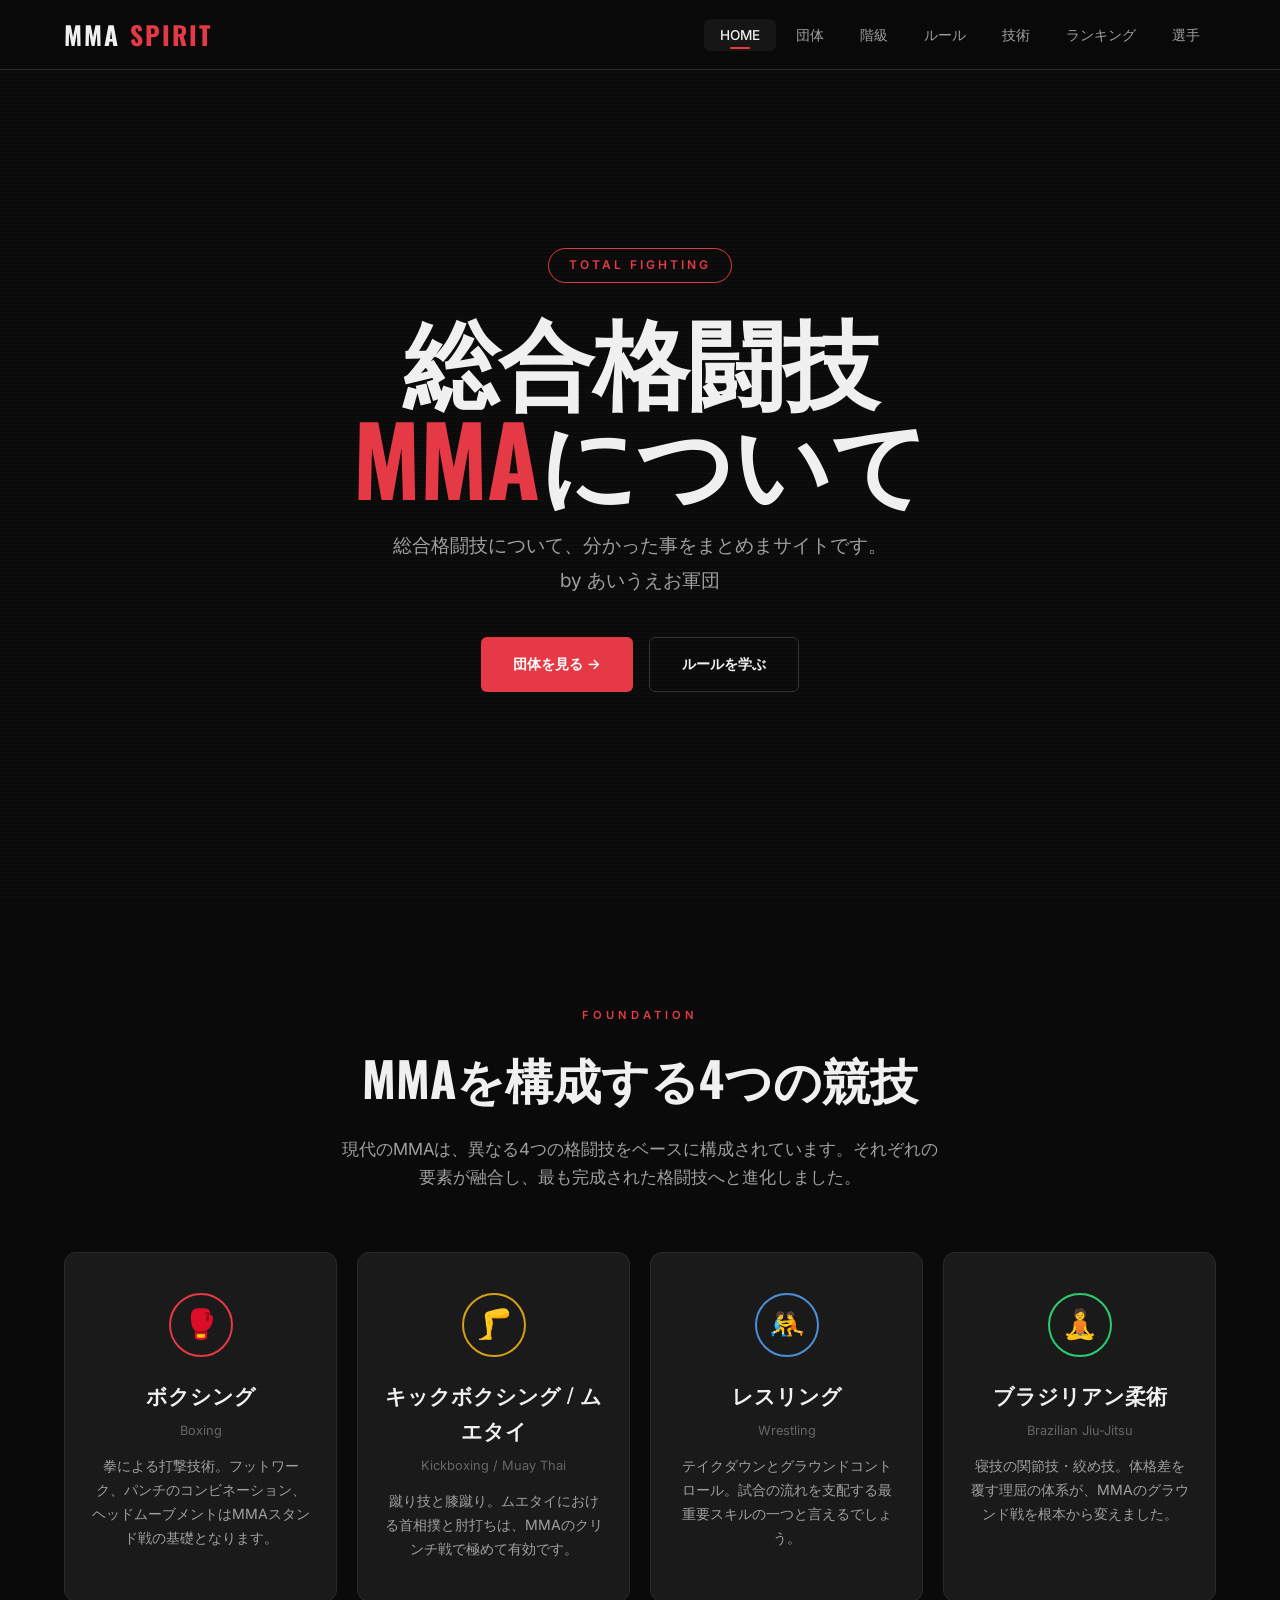
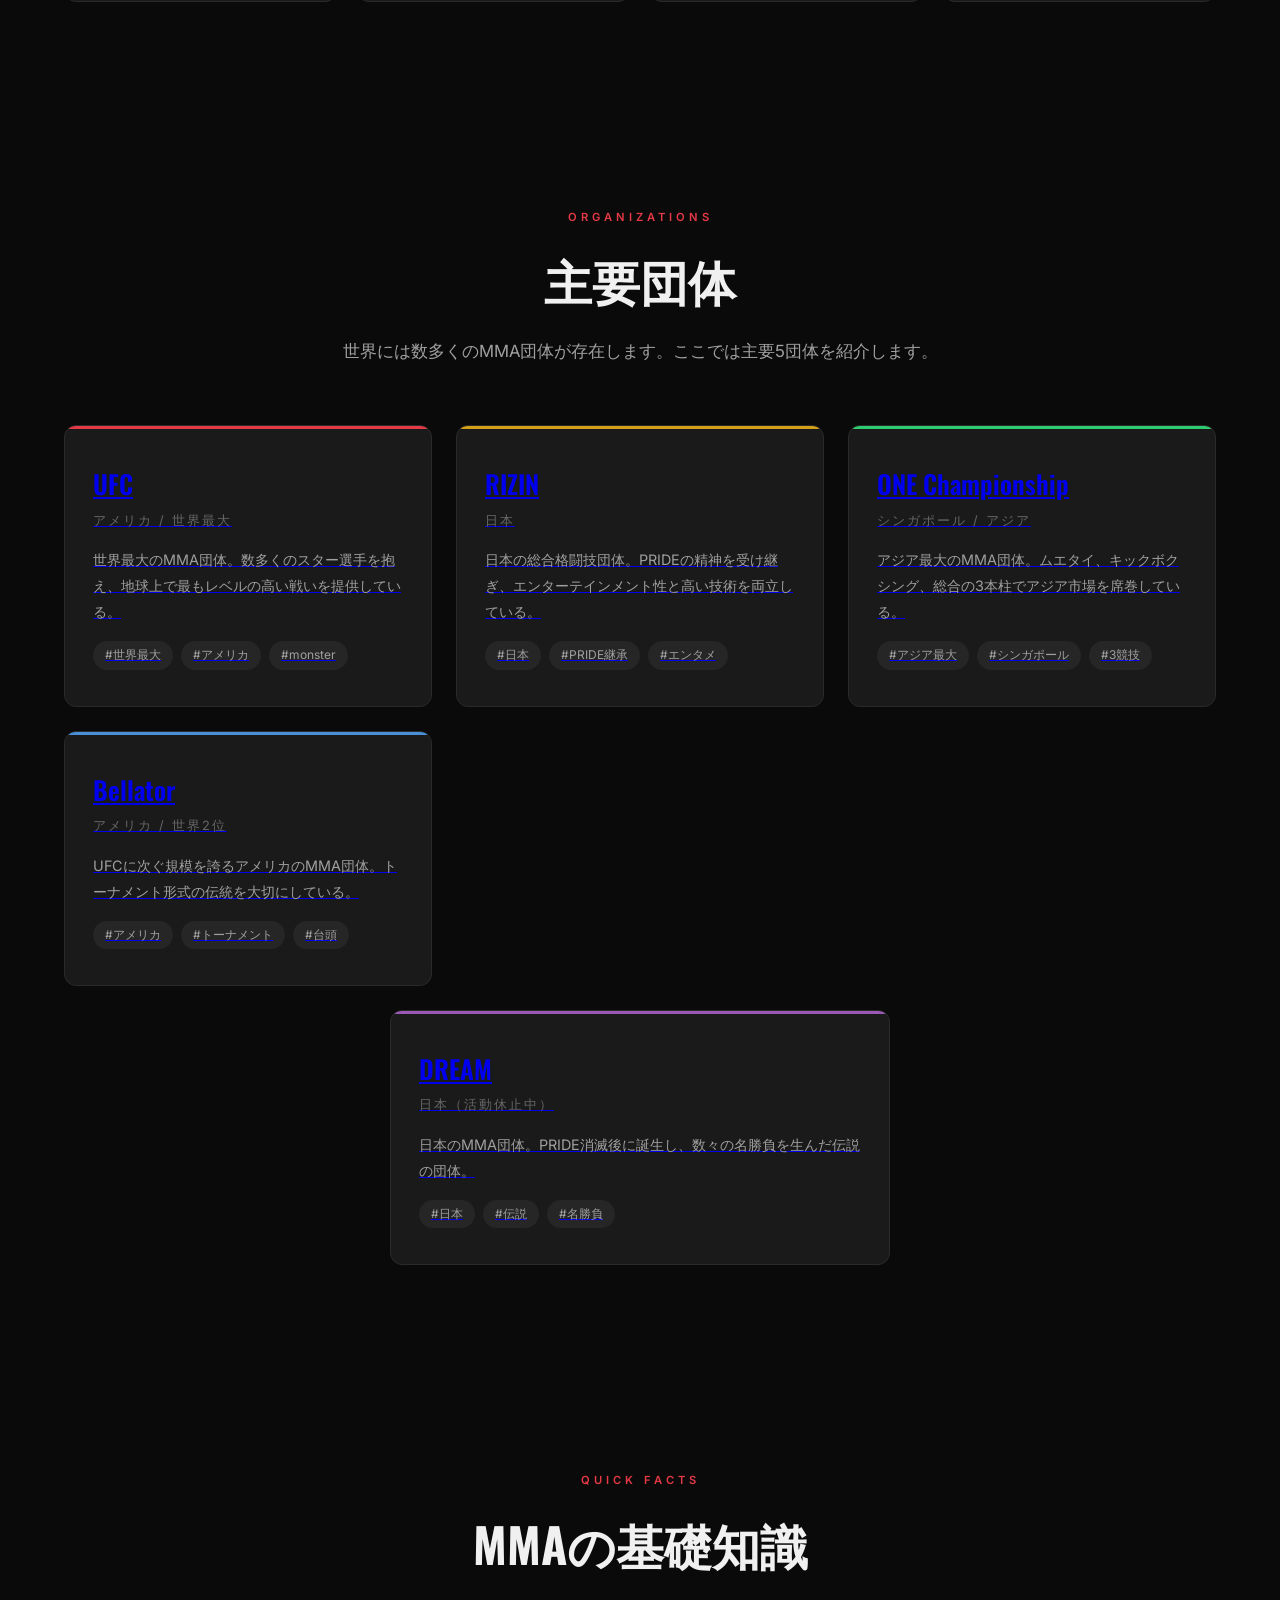
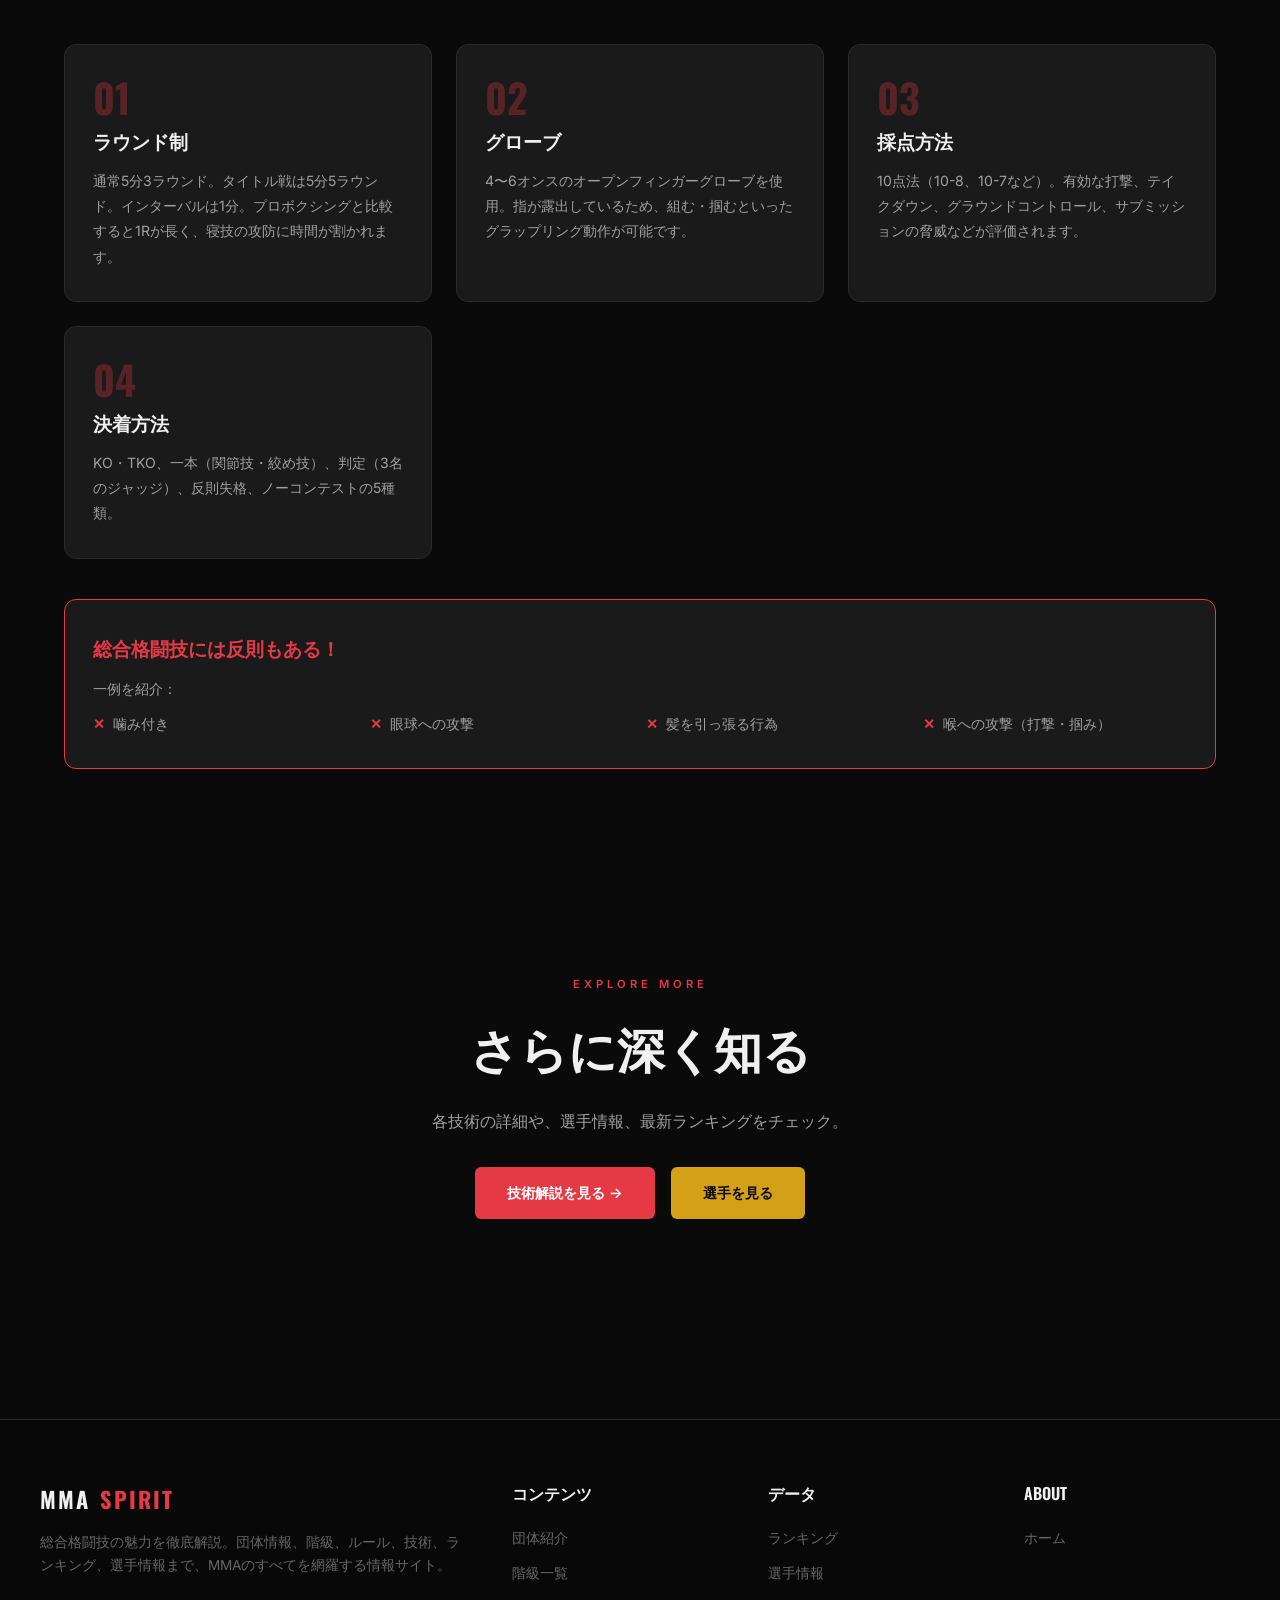
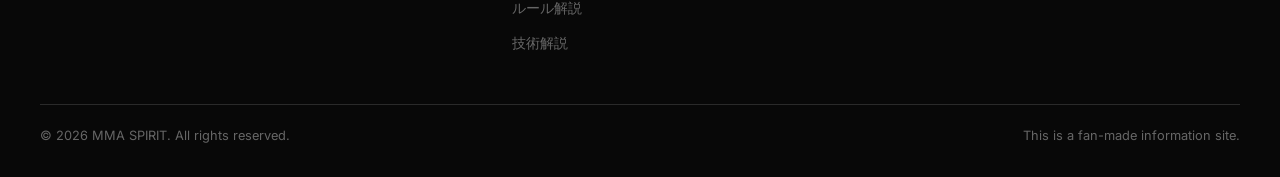
==== index.html @ 9ae22273 "chore: 微調整" ====
<!DOCTYPE html>
<html lang="ja">
<head>
  <meta charset="UTF-8">
  <meta name="viewport" content="width=device-width, initial-scale=1.0">
  <title>総合格闘技 解説サイト</title>
  <link rel="icon" type="image/svg+xml" href="data:image/svg+xml,<svg xmlns='http://www.w3.org/2000/svg' viewBox='0 0 100 100'><text y='.9em' font-size='90'>🥊</text></svg>">
  <link rel="stylesheet" href="css/style.css">
</head>
<body>

  <!-- Navigation -->
  <nav class="nav">
    <div class="nav-inner">
      <a href="index.html" class="nav-logo">MMA<span>SPIRIT</span></a>
      <ul class="nav-links">
        <li><a href="index.html" class="active">HOME</a></li>
        <li><a href="organizations.html">団体</a></li>
        <li><a href="weight-classes.html">階級</a></li>
        <li><a href="rules.html">ルール</a></li>
        <li><a href="techniques.html">技術</a></li>
        <li><a href="rankings.html">ランキング</a></li>
        <li><a href="fighters.html">選手</a></li>
      </ul>
      <button class="nav-toggle" aria-label="メニュー">
        <span></span><span></span><span></span>
      </button>
    </div>
  </nav>

  <!-- Hero -->
  <section class="hero">
    <div class="hero-bg"></div>
    <div class="hero-overlay"></div>
    <div class="hero-content">
      <div class="hero-badge">Total Fighting</div>
      <h1 class="hero-title">
        総合格闘技<br>
        <span class="highlight">MMA</span>について
      </h1>
      <p class="hero-sub">
        総合格闘技について、分かった事をまとめまサイトです。<br>
        by あいうえお軍団
      </p>
      <div class="hero-actions">
        <a href="organizations.html" class="btn btn-primary">団体を見る →</a>
        <a href="rules.html" class="btn btn-secondary">ルールを学ぶ</a>
      </div>
    </div>
  </section>

  <!-- Base Disciplines -->
  <section class="section">
    <div class="section-header fade-in">
      <div class="section-label">Foundation</div>
      <h2 class="section-title">MMAを構成する4つの競技</h2>
      <p class="section-desc">現代のMMAは、異なる4つの格闘技をベースに構成されています。それぞれの要素が融合し、最も完成された格闘技へと進化しました。</p>
    </div>

    <div class="disciplines-grid">
      <div class="discipline-card fade-in">
        <div class="discipline-icon" style="border-color:#e63946;">🥊</div>
        <h3 class="discipline-name">ボクシング</h3>
        <div class="discipline-sub">Boxing</div>
        <p class="discipline-desc">拳による打撃技術。フットワーク、パンチのコンビネーション、ヘッドムーブメントはMMAスタンド戦の基礎となります。</p>
      </div>

      <div class="discipline-card fade-in">
        <div class="discipline-icon" style="border-color:#d4a017;">🦵</div>
        <h3 class="discipline-name">キックボクシング / ムエタイ</h3>
        <div class="discipline-sub">Kickboxing / Muay Thai</div>
        <p class="discipline-desc">蹴り技と膝蹴り。ムエタイにおける首相撲と肘打ちは、MMAのクリンチ戦で極めて有効です。</p>
      </div>

      <div class="discipline-card fade-in">
        <div class="discipline-icon" style="border-color:#4a90d9;">🤼</div>
        <h3 class="discipline-name">レスリング</h3>
        <div class="discipline-sub">Wrestling</div>
        <p class="discipline-desc">テイクダウンとグラウンドコントロール。試合の流れを支配する最重要スキルの一つと言えるでしょう。</p>
      </div>

      <div class="discipline-card fade-in">
        <div class="discipline-icon" style="border-color:#2ecc71;">🧘</div>
        <h3 class="discipline-name">ブラジリアン柔術</h3>
        <div class="discipline-sub">Brazilian Jiu-Jitsu</div>
        <p class="discipline-desc">寝技の関節技・絞め技。体格差を覆す理屈の体系が、MMAのグラウンド戦を根本から変えました。</p>
      </div>
    </div>
  </section>

  <!-- Orgs Overview -->
  <section class="section">
    <div class="section-header fade-in">
      <div class="section-label">Organizations</div>
      <h2 class="section-title">主要団体</h2>
      <p class="section-desc">世界には数多くのMMA団体が存在します。ここでは主要5団体を紹介します。</p>
    </div>

    <div class="org-grid">
      <a href="organizations.html#ufc" class="org-card fade-in">
        <div class="org-color-bar" style="background:#e63946;"></div>
        <h3 class="org-name">UFC</h3>
        <div class="org-region">アメリカ / 世界最大</div>
        <p class="org-desc">世界最大のMMA団体。数多くのスター選手を抱え、地球上で最もレベルの高い戦いを提供している。</p>
        <div class="org-tags">
          <span class="org-tag">#世界最大</span>
          <span class="org-tag">#アメリカ</span>
          <span class="org-tag">#monster</span>
        </div>
      </a>

      <a href="organizations.html#rizin" class="org-card fade-in">
        <div class="org-color-bar" style="background:#d4a017;"></div>
        <h3 class="org-name">RIZIN</h3>
        <div class="org-region">日本</div>
        <p class="org-desc">日本の総合格闘技団体。PRIDEの精神を受け継ぎ、エンターテインメント性と高い技術を両立している。</p>
        <div class="org-tags">
          <span class="org-tag">#日本</span>
          <span class="org-tag">#PRIDE継承</span>
          <span class="org-tag">#エンタメ</span>
        </div>
      </a>

      <a href="organizations.html#one" class="org-card fade-in">
        <div class="org-color-bar" style="background:#2ecc71;"></div>
        <h3 class="org-name">ONE Championship</h3>
        <div class="org-region">シンガポール / アジア</div>
        <p class="org-desc">アジア最大のMMA団体。ムエタイ、キックボクシング、総合の3本柱でアジア市場を席巻している。</p>
        <div class="org-tags">
          <span class="org-tag">#アジア最大</span>
          <span class="org-tag">#シンガポール</span>
          <span class="org-tag">#3競技</span>
        </div>
      </a>

      <a href="organizations.html#bellator" class="org-card fade-in">
        <div class="org-color-bar" style="background:#4a90d9;"></div>
        <h3 class="org-name">Bellator</h3>
        <div class="org-region">アメリカ / 世界2位</div>
        <p class="org-desc">UFCに次ぐ規模を誇るアメリカのMMA団体。トーナメント形式の伝統を大切にしている。</p>
        <div class="org-tags">
          <span class="org-tag">#アメリカ</span>
          <span class="org-tag">#トーナメント</span>
          <span class="org-tag">#台頭</span>
        </div>
      </a>

      <a href="organizations.html#dream" class="org-card fade-in" style="grid-column: 1 / -1; max-width: 500px; margin: 0 auto; width: 100%;">
        <div class="org-color-bar" style="background:#9b59b6;"></div>
        <h3 class="org-name">DREAM</h3>
        <div class="org-region">日本（活動休止中）</div>
        <p class="org-desc">日本のMMA団体。PRIDE消滅後に誕生し、数々の名勝負を生んだ伝説の団体。</p>
        <div class="org-tags">
          <span class="org-tag">#日本</span>
          <span class="org-tag">#伝説</span>
          <span class="org-tag">#名勝負</span>
        </div>
      </a>
    </div>
  </section>

  <!-- Quick Facts -->
  <section class="section">
    <div class="section-header fade-in">
      <div class="section-label">Quick Facts</div>
      <h2 class="section-title">MMAの基礎知識</h2>
    </div>

    <div class="rules-grid">
      <div class="rule-card fade-in">
        <div class="rule-number">01</div>
        <h3 class="rule-title">ラウンド制</h3>
        <p class="rule-text">通常5分3ラウンド。タイトル戦は5分5ラウンド。インターバルは1分。プロボクシングと比較すると1Rが長く、寝技の攻防に時間が割かれます。</p>
      </div>

      <div class="rule-card fade-in">
        <div class="rule-number">02</div>
        <h3 class="rule-title">グローブ</h3>
        <p class="rule-text">4〜6オンスのオープンフィンガーグローブを使用。指が露出しているため、組む・掴むといったグラップリング動作が可能です。</p>
      </div>

      <div class="rule-card fade-in">
        <div class="rule-number">03</div>
        <h3 class="rule-title">採点方法</h3>
        <p class="rule-text">10点法（10-8、10-7など）。有効な打撃、テイクダウン、グラウンドコントロール、サブミッションの脅威などが評価されます。</p>
      </div>

      <div class="rule-card fade-in">
        <div class="rule-number">04</div>
        <h3 class="rule-title">決着方法</h3>
        <p class="rule-text">KO・TKO、一本（関節技・絞め技）、判定（3名のジャッジ）、反則失格、ノーコンテストの5種類。</p>
      </div>
    </div>

    <div class="rule-highlight fade-in">
      <div class="rule-highlight-title">総合格闘技には反則もある！</div>
      <p class="rule-text" style="margin-bottom: 10px">一例を紹介：</p>
      <ul>
        <li>噛み付き</li>
        <li>眼球への攻撃</li>
        <li>髪を引っ張る行為</li>
        <li>喉への攻撃（打撃・掴み）</li>
      </ul>
    </div>
  </section>

  <!-- CTA -->
  <section class="section" style="text-align:center; padding-bottom:120px;">
    <div class="fade-in">
      <div class="section-label">Explore More</div>
      <h2 class="section-title" style="margin-bottom:20px;">さらに深く知る</h2>
      <p style="color:var(--text-secondary); margin-bottom:32px; font-size:1rem;">
        各技術の詳細や、選手情報、最新ランキングをチェック。
      </p>
      <div class="hero-actions" style="justify-content:center;">
        <a href="techniques.html" class="btn btn-primary">技術解説を見る →</a>
        <a href="fighters.html" class="btn btn-gold">選手を見る</a>
      </div>
    </div>
  </section>

  <!-- Footer -->
  <footer class="footer">
    <div class="footer-inner">
      <div>
        <a href="index.html" class="nav-logo" style="font-size:1.4rem;">MMA<span>SPIRIT</span></a>
        <p class="footer-brand-desc">総合格闘技の魅力を徹底解説。団体情報、階級、ルール、技術、ランキング、選手情報まで、MMAのすべてを網羅する情報サイト。</p>
      </div>
      <div>
        <h4>コンテンツ</h4>
        <ul>
          <li><a href="organizations.html">団体紹介</a></li>
          <li><a href="weight-classes.html">階級一覧</a></li>
          <li><a href="rules.html">ルール解説</a></li>
          <li><a href="techniques.html">技術解説</a></li>
        </ul>
      </div>
      <div>
        <h4>データ</h4>
        <ul>
          <li><a href="rankings.html">ランキング</a></li>
          <li><a href="fighters.html">選手情報</a></li>
        </ul>
      </div>
      <div>
        <h4>ABOUT</h4>
        <ul>
          <li><a href="index.html">ホーム</a></li>
        </ul>
      </div>
    </div>
    <div class="footer-bottom">
      <span>&copy; 2026 MMA SPIRIT. All rights reserved.</span>
      <span>This is a fan-made information site.</span>
    </div>
  </footer>

  <script src="js/main.js"></script>
</body>
</html>
---- css/style.css ----
@import url('https://fonts.googleapis.com/css2?family=Oswald:wght@400;500;600;700&family=Inter:wght@300;400;500;600;700&display=swap');

:root {
  --bg-primary: #0a0a0a;
  --bg-secondary: #111111;
  --bg-card: #1a1a1a;
  --bg-card-hover: #222222;
  --border-color: #2a2a2a;
  --border-light: #333333;

  --red-primary: #e63946;
  --red-dark: #c1121f;
  --red-glow: rgba(230, 57, 70, 0.3);

  --gold-primary: #d4a017;
  --gold-light: #f0c040;
  --gold-glow: rgba(212, 160, 23, 0.3);

  --text-primary: #f0f0f0;
  --text-secondary: #a0a0a0;
  --text-muted: #666666;

  --font-heading: 'Oswald', sans-serif;
  --font-body: 'Inter', sans-serif;

  --nav-height: 70px;
  --max-width: 1200px;
  --radius-sm: 6px;
  --radius-md: 12px;
  --radius-lg: 20px;
}

*, *::before, *::after { margin: 0; padding: 0; box-sizing: border-box; }

html { scroll-behavior: smooth; }

body {
  font-family: var(--font-body);
  background: var(--bg-primary);
  color: var(--text-primary);
  line-height: 1.7;
  -webkit-font-smoothing: antialiased;
  overflow-x: hidden;
}

/* Scrollbar */
::-webkit-scrollbar { width: 8px; }
::-webkit-scrollbar-track { background: var(--bg-primary); }
::-webkit-scrollbar-thumb { background: #333; border-radius: 4px; }
::-webkit-scrollbar-thumb:hover { background: #555; }

/* Navigation */
.nav {
  position: fixed;
  top: 0; left: 0; right: 0;
  height: var(--nav-height);
  background: rgba(10, 10, 10, 0.95);
  backdrop-filter: blur(20px);
  -webkit-backdrop-filter: blur(20px);
  border-bottom: 1px solid var(--border-color);
  z-index: 1000;
  transition: transform 0.3s ease, background 0.3s ease;
}

.nav.hidden { transform: translateY(-100%); }

.nav-inner {
  max-width: var(--max-width);
  margin: 0 auto;
  padding: 0 24px;
  height: 100%;
  display: flex;
  align-items: center;
  justify-content: space-between;
}

.nav-logo {
  font-family: var(--font-heading);
  font-size: 1.6rem;
  font-weight: 700;
  text-decoration: none;
  color: var(--text-primary);
  letter-spacing: 2px;
  display: flex;
  align-items: center;
  gap: 10px;
}

.nav-logo span { color: var(--red-primary); }

.nav-links {
  display: flex;
  gap: 4px;
  list-style: none;
}

.nav-links a {
  color: var(--text-secondary);
  text-decoration: none;
  padding: 8px 16px;
  border-radius: var(--radius-sm);
  font-size: 0.85rem;
  font-weight: 500;
  transition: all 0.2s ease;
  position: relative;
}

.nav-links a:hover,
.nav-links a.active {
  color: var(--text-primary);
  background: rgba(255,255,255,0.05);
}

.nav-links a.active::after {
  content: '';
  position: absolute;
  bottom: 2px; left: 50%;
  transform: translateX(-50%);
  width: 20px;
  height: 2px;
  background: var(--red-primary);
  border-radius: 2px;
}

.nav-toggle {
  display: none;
  flex-direction: column;
  gap: 5px;
  cursor: pointer;
  background: none;
  border: none;
  padding: 4px;
}

.nav-toggle span {
  width: 24px;
  height: 2px;
  background: var(--text-primary);
  border-radius: 2px;
  transition: all 0.3s ease;
}

/* Hero Section */
.hero {
  min-height: 100vh;
  display: flex;
  align-items: center;
  justify-content: center;
  position: relative;
  overflow: hidden;
  padding: 120px 24px 80px;
}

.hero-bg {
  position: absolute;
  inset: 0;
  background:
    linear-gradient(135deg, rgba(10,10,10,0.85) 0%, rgba(10,10,10,0.6) 50%, rgba(10,10,10,0.85) 100%),
    url('https://images.unsplash.com/photo-1549719386-74dfcbf7dbed?w=1920&q=80') center/cover no-repeat;
  z-index: 0;
}

.hero-bg::after {
  content: '';
  position: absolute;
  inset: 0;
  background: radial-gradient(ellipse at center, transparent 0%, var(--bg-primary) 100%);
}

.hero-overlay {
  position: absolute;
  inset: 0;
  background: repeating-linear-gradient(
    0deg,
    transparent,
    transparent 2px,
    rgba(255,255,255,0.015) 2px,
    rgba(255,255,255,0.015) 4px
  );
  z-index: 1;
}

.hero-content {
  position: relative;
  z-index: 2;
  text-align: center;
  max-width: 800px;
}

.hero-badge {
  display: inline-block;
  padding: 6px 20px;
  border: 1px solid var(--red-primary);
  border-radius: 50px;
  font-size: 0.75rem;
  font-weight: 600;
  letter-spacing: 3px;
  text-transform: uppercase;
  color: var(--red-primary);
  margin-bottom: 24px;
  animation: fadeInUp 0.8s ease forwards;
}

.hero-title {
  font-family: var(--font-heading);
  font-size: clamp(3rem, 8vw, 6rem);
  font-weight: 700;
  line-height: 1.05;
  margin-bottom: 20px;
  letter-spacing: -1px;
  animation: fadeInUp 0.8s ease 0.1s forwards;
  opacity: 0;
}

.hero-title .highlight { color: var(--red-primary); }
.hero-title .gold { color: var(--gold-primary); }

.hero-sub {
  font-size: clamp(1rem, 2vw, 1.2rem);
  color: var(--text-secondary);
  margin-bottom: 40px;
  line-height: 1.8;
  animation: fadeInUp 0.8s ease 0.2s forwards;
  opacity: 0;
}

.hero-actions {
  display: flex;
  gap: 16px;
  justify-content: center;
  flex-wrap: wrap;
  animation: fadeInUp 0.8s ease 0.3s forwards;
  opacity: 0;
}

/* Buttons */
.btn {
  display: inline-flex;
  align-items: center;
  gap: 8px;
  padding: 14px 32px;
  border-radius: var(--radius-sm);
  font-family: var(--font-body);
  font-size: 0.9rem;
  font-weight: 600;
  text-decoration: none;
  cursor: pointer;
  border: none;
  transition: all 0.3s ease;
  position: relative;
  overflow: hidden;
}

.btn-primary {
  background: var(--red-primary);
  color: #fff;
}

.btn-primary:hover {
  background: var(--red-dark);
  transform: translateY(-2px);
  box-shadow: 0 8px 30px var(--red-glow);
}

.btn-secondary {
  background: transparent;
  color: var(--text-primary);
  border: 1px solid var(--border-light);
}

.btn-secondary:hover {
  border-color: var(--text-primary);
  background: rgba(255,255,255,0.05);
  transform: translateY(-2px);
}

.btn-gold {
  background: var(--gold-primary);
  color: #0a0a0a;
}

.btn-gold:hover {
  background: var(--gold-light);
  transform: translateY(-2px);
  box-shadow: 0 8px 30px var(--gold-glow);
}

/* Section */
.section {
  padding: 100px 24px;
  max-width: var(--max-width);
  margin: 0 auto;
}

.section-header {
  text-align: center;
  margin-bottom: 60px;
}

.section-label {
  display: inline-block;
  font-size: 0.7rem;
  font-weight: 600;
  letter-spacing: 4px;
  text-transform: uppercase;
  color: var(--red-primary);
  margin-bottom: 12px;
}

.section-title {
  font-family: var(--font-heading);
  font-size: clamp(2rem, 4vw, 3rem);
  font-weight: 700;
  margin-bottom: 16px;
}

.section-desc {
  color: var(--text-secondary);
  font-size: 1.05rem;
  max-width: 600px;
  margin: 0 auto;
}

/* Base Disciplines Grid */
.disciplines-grid {
  display: grid;
  grid-template-columns: repeat(4, 1fr);
  gap: 20px;
}

.discipline-card {
  background: var(--bg-card);
  border: 1px solid var(--border-color);
  border-radius: var(--radius-md);
  padding: 40px 24px;
  text-align: center;
  transition: all 0.3s ease;
  position: relative;
  overflow: hidden;
}

.discipline-card::before {
  content: '';
  position: absolute;
  top: 0; left: 0; right: 0;
  height: 3px;
  background: var(--red-primary);
  transform: scaleX(0);
  transform-origin: left;
  transition: transform 0.3s ease;
}

.discipline-card:hover::before { transform: scaleX(1); }

.discipline-card:hover {
  background: var(--bg-card-hover);
  border-color: var(--border-light);
  transform: translateY(-4px);
}

.discipline-icon {
  width: 64px;
  height: 64px;
  margin: 0 auto 20px;
  border-radius: 50%;
  display: flex;
  align-items: center;
  justify-content: center;
  font-size: 1.8rem;
  border: 2px solid var(--border-color);
  transition: all 0.3s ease;
}

.discipline-card:hover .discipline-icon {
  border-color: var(--red-primary);
  background: var(--red-glow);
}

.discipline-name {
  font-family: var(--font-heading);
  font-size: 1.3rem;
  font-weight: 600;
  margin-bottom: 8px;
}

.discipline-sub {
  font-size: 0.8rem;
  color: var(--text-muted);
  margin-bottom: 12px;
}

.discipline-desc {
  font-size: 0.88rem;
  color: var(--text-secondary);
  line-height: 1.7;
}

/* Organization Cards */
.org-grid {
  display: grid;
  grid-template-columns: repeat(auto-fill, minmax(340px, 1fr));
  gap: 24px;
}

.org-card {
  background: var(--bg-card);
  border: 1px solid var(--border-color);
  border-radius: var(--radius-md);
  padding: 36px 28px;
  transition: all 0.3s ease;
  position: relative;
  overflow: hidden;
}

.org-card:hover {
  background: var(--bg-card-hover);
  border-color: var(--border-light);
  transform: translateY(-4px);
}

.org-card .org-color-bar {
  position: absolute;
  top: 0; left: 0; right: 0;
  height: 3px;
}

.org-name {
  font-family: var(--font-heading);
  font-size: 1.6rem;
  font-weight: 600;
  margin-bottom: 4px;
}

.org-region {
  font-size: 0.8rem;
  color: var(--text-muted);
  text-transform: uppercase;
  letter-spacing: 2px;
  margin-bottom: 16px;
}

.org-desc {
  font-size: 0.9rem;
  color: var(--text-secondary);
  line-height: 1.8;
  margin-bottom: 16px;
}

.org-tags {
  display: flex;
  flex-wrap: wrap;
  gap: 8px;
}

.org-tag {
  padding: 4px 12px;
  background: rgba(255,255,255,0.05);
  border-radius: 50px;
  font-size: 0.75rem;
  color: var(--text-secondary);
}

/* Weight Classes */
.weight-table-wrapper {
  overflow-x: auto;
  border-radius: var(--radius-md);
  border: 1px solid var(--border-color);
}

.weight-table {
  width: 100%;
  border-collapse: collapse;
  font-size: 0.9rem;
}

.weight-table thead {
  background: #151515;
}

.weight-table th {
  padding: 16px 20px;
  text-align: left;
  font-family: var(--font-heading);
  font-size: 0.85rem;
  font-weight: 600;
  letter-spacing: 1px;
  text-transform: uppercase;
  color: var(--text-secondary);
  border-bottom: 1px solid var(--border-color);
}

.weight-table td {
  padding: 14px 20px;
  border-bottom: 1px solid var(--border-color);
  color: var(--text-secondary);
}

.weight-table tbody tr:hover {
  background: rgba(255,255,255,0.02);
}

.weight-table .weight-class {
  color: var(--text-primary);
  font-weight: 600;
}

.weight-table .weight-limit {
  font-family: var(--font-heading);
  color: var(--gold-primary);
  font-size: 1rem;
}

.weight-category-label {
  font-family: var(--font-heading);
  font-size: 1.4rem;
  font-weight: 600;
  color: var(--red-primary);
  margin: 48px 0 20px;
  padding-bottom: 8px;
  border-bottom: 2px solid var(--border-color);
}

.weight-category-label:first-of-type { margin-top: 0; }

/* Rules page */
.rules-grid {
  display: grid;
  grid-template-columns: repeat(auto-fill, minmax(300px, 1fr));
  gap: 24px;
}

.rule-card {
  background: var(--bg-card);
  border: 1px solid var(--border-color);
  border-radius: var(--radius-md);
  padding: 32px 28px;
  transition: all 0.3s ease;
}

.rule-card:hover {
  border-color: var(--border-light);
  background: var(--bg-card-hover);
}

.rule-number {
  font-family: var(--font-heading);
  font-size: 2.5rem;
  font-weight: 700;
  color: var(--red-primary);
  opacity: 0.3;
  line-height: 1;
  margin-bottom: 8px;
}

.rule-title {
  font-family: var(--font-heading);
  font-size: 1.2rem;
  font-weight: 600;
  margin-bottom: 10px;
}

.rule-text {
  font-size: 0.88rem;
  color: var(--text-secondary);
  line-height: 1.8;
}

.rule-highlight {
  background: var(--bg-card);
  border: 1px solid var(--red-primary);
  border-radius: var(--radius-md);
  padding: 32px 28px;
  margin-top: 40px;
}

.rule-highlight-title {
  font-family: var(--font-heading);
  font-size: 1.2rem;
  font-weight: 600;
  color: var(--red-primary);
  margin-bottom: 12px;
}

.rule-highlight ul {
  list-style: none;
  display: grid;
  grid-template-columns: repeat(auto-fill, minmax(250px, 1fr));
  gap: 12px;
}

.rule-highlight li {
  color: var(--text-secondary);
  font-size: 0.9rem;
  padding-left: 20px;
  position: relative;
}

.rule-highlight li::before {
  content: '✕';
  position: absolute;
  left: 0;
  color: var(--red-primary);
  font-weight: 700;
}

/* Techniques */
.tech-grid {
  display: grid;
  grid-template-columns: repeat(2, 1fr);
  gap: 24px;
}

.tech-card {
  background: var(--bg-card);
  border: 1px solid var(--border-color);
  border-radius: var(--radius-md);
  overflow: hidden;
  transition: all 0.3s ease;
}

.tech-card:hover {
  border-color: var(--border-light);
  transform: translateY(-4px);
}

.tech-card-image {
  height: 200px;
  background-size: cover;
  background-position: center;
  position: relative;
}

.tech-card-image .tech-overlay {
  position: absolute;
  inset: 0;
  background: linear-gradient(to top, var(--bg-card) 0%, transparent 60%);
}

.tech-card-body {
  padding: 28px;
}

.tech-card-label {
  font-size: 0.7rem;
  font-weight: 600;
  letter-spacing: 3px;
  text-transform: uppercase;
  color: var(--red-primary);
  margin-bottom: 8px;
}

.tech-card-title {
  font-family: var(--font-heading);
  font-size: 1.4rem;
  font-weight: 600;
  margin-bottom: 12px;
}

.tech-card-desc {
  font-size: 0.88rem;
  color: var(--text-secondary);
  line-height: 1.8;
}

/* Rankings */
.rank-list {
  display: flex;
  flex-direction: column;
  gap: 8px;
}

.rank-item {
  display: flex;
  align-items: center;
  gap: 16px;
  padding: 16px 20px;
  background: var(--bg-card);
  border: 1px solid var(--border-color);
  border-radius: var(--radius-sm);
  transition: all 0.2s ease;
}

.rank-item:hover {
  background: var(--bg-card-hover);
  border-color: var(--border-light);
}

.rank-number {
  font-family: var(--font-heading);
  font-size: 1.2rem;
  font-weight: 700;
  color: var(--text-muted);
  width: 36px;
  text-align: center;
  flex-shrink: 0;
}

.rank-item:nth-child(1) .rank-number { color: var(--gold-primary); }
.rank-item:nth-child(2) .rank-number { color: #c0c0c0; }
.rank-item:nth-child(3) .rank-number { color: #cd7f32; }

.rank-info { flex: 1; }

.rank-name {
  font-weight: 600;
  color: var(--text-primary);
  font-size: 0.95rem;
}

.rank-detail {
  font-size: 0.8rem;
  color: var(--text-muted);
}

.rank-stat {
  font-family: var(--font-heading);
  color: var(--gold-primary);
  font-weight: 600;
  font-size: 0.9rem;
}

/* Fighter Cards */
.fighter-grid {
  display: grid;
  grid-template-columns: repeat(auto-fill, minmax(260px, 1fr));
  gap: 20px;
}

.fighter-card {
  background: var(--bg-card);
  border: 1px solid var(--border-color);
  border-radius: var(--radius-md);
  overflow: hidden;
  transition: all 0.3s ease;
}

.fighter-card:hover {
  transform: translateY(-4px);
  border-color: var(--border-light);
  box-shadow: 0 12px 40px rgba(0,0,0,0.4);
}

.fighter-image {
  height: 200px;
  background-size: cover;
  background-position: center top;
  position: relative;
}

.fighter-image .fighter-flag {
  position: absolute;
  top: 12px; right: 12px;
  padding: 4px 10px;
  background: rgba(0,0,0,0.7);
  border-radius: 4px;
  font-size: 0.7rem;
  font-weight: 600;
  color: var(--text-primary);
}

.fighter-body {
  padding: 20px;
}

.fighter-name {
  font-family: var(--font-heading);
  font-size: 1.2rem;
  font-weight: 600;
  margin-bottom: 2px;
}

.fighter-nickname {
  font-size: 0.8rem;
  color: var(--text-muted);
  font-style: italic;
  margin-bottom: 10px;
}

.fighter-stats {
  display: grid;
  grid-template-columns: 1fr 1fr;
  gap: 6px;
  margin-bottom: 12px;
}

.fighter-stat {
  font-size: 0.78rem;
  color: var(--text-secondary);
}

.fighter-stat span {
  color: var(--text-muted);
  display: block;
  font-size: 0.7rem;
  text-transform: uppercase;
  letter-spacing: 1px;
}

.fighter-record {
  font-family: var(--font-heading);
  font-size: 1.1rem;
  color: var(--gold-primary);
}

.fighter-style {
  display: inline-block;
  padding: 3px 10px;
  background: rgba(230,57,70,0.15);
  color: var(--red-primary);
  border-radius: 50px;
  font-size: 0.7rem;
  font-weight: 600;
}

/* Footer */
.footer {
  background: #080808;
  border-top: 1px solid var(--border-color);
  padding: 60px 24px 30px;
  margin-top: 80px;
}

.footer-inner {
  max-width: var(--max-width);
  margin: 0 auto;
  display: grid;
  grid-template-columns: 2fr 1fr 1fr 1fr;
  gap: 40px;
}

.footer-brand-desc {
  font-size: 0.85rem;
  color: var(--text-muted);
  line-height: 1.7;
  margin-top: 12px;
}

.footer h4 {
  font-family: var(--font-heading);
  font-size: 1rem;
  font-weight: 600;
  margin-bottom: 16px;
  color: var(--text-primary);
}

.footer ul { list-style: none; }

.footer ul li { margin-bottom: 8px; }

.footer ul a {
  color: var(--text-muted);
  text-decoration: none;
  font-size: 0.85rem;
  transition: color 0.2s ease;
}

.footer ul a:hover { color: var(--red-primary); }

.footer-bottom {
  max-width: var(--max-width);
  margin: 40px auto 0;
  padding-top: 20px;
  border-top: 1px solid var(--border-color);
  display: flex;
  justify-content: space-between;
  align-items: center;
  font-size: 0.8rem;
  color: var(--text-muted);
}

/* Animations */
@keyframes fadeInUp {
  from { opacity: 0; transform: translateY(30px); }
  to { opacity: 1; transform: translateY(0); }
}

@keyframes fadeIn {
  from { opacity: 0; }
  to { opacity: 1; }
}

.fade-in {
  opacity: 0;
  transform: translateY(30px);
  transition: all 0.6s ease;
}

.fade-in.visible {
  opacity: 1;
  transform: translateY(0);
}

/* Content Text Styles */
.content-section {
  max-width: 800px;
  margin: 0 auto;
}

.content-section h2 {
  font-family: var(--font-heading);
  font-size: 1.8rem;
  font-weight: 600;
  margin: 40px 0 16px;
}

.content-section h3 {
  font-family: var(--font-heading);
  font-size: 1.3rem;
  font-weight: 600;
  margin: 28px 0 12px;
  color: var(--gold-primary);
}

.content-section p {
  color: var(--text-secondary);
  font-size: 0.95rem;
  line-height: 1.9;
  margin-bottom: 16px;
}

.content-section ul, .content-section ol {
  color: var(--text-secondary);
  font-size: 0.95rem;
  line-height: 1.9;
  padding-left: 24px;
  margin-bottom: 16px;
}

.content-section li { margin-bottom: 8px; }

.content-section strong {
  color: var(--text-primary);
}

.info-box {
  background: var(--bg-card);
  border-left: 3px solid var(--red-primary);
  border-radius: 0 var(--radius-sm) var(--radius-sm) 0;
  padding: 20px 24px;
  margin: 24px 0;
}

.info-box-title {
  font-family: var(--font-heading);
  font-size: 1rem;
  font-weight: 600;
  color: var(--red-primary);
  margin-bottom: 8px;
}

.info-box p {
  margin-bottom: 0;
  font-size: 0.88rem;
}

/* Page Header (inner pages) */
.page-header {
  padding: 120px 24px 60px;
  text-align: center;
  position: relative;
  overflow: hidden;
}

.page-header-bg {
  position: absolute;
  inset: 0;
  background:
    linear-gradient(135deg, rgba(10,10,10,0.9) 0%, rgba(10,10,10,0.7) 100%),
    url('https://images.unsplash.com/photo-1574680099147-aa99eefb0b34?w=1920&q=80') center/cover no-repeat fixed;
  z-index: 0;
}

.page-header-bg::after {
  content: '';
  position: absolute;
  inset: 0;
  background: radial-gradient(ellipse at center, transparent 0%, var(--bg-primary) 100%);
}

.page-header-content {
  position: relative;
  z-index: 1;
}

.page-header-content .section-label { margin-bottom: 8px; }

.page-header-content h1 {
  font-family: var(--font-heading);
  font-size: clamp(2.5rem, 5vw, 4rem);
  font-weight: 700;
  line-height: 1.1;
}

/* Bottom nav */
.section-nav {
  display: flex;
  justify-content: center;
  gap: 12px;
  flex-wrap: wrap;
  margin-bottom: 48px;
}

.section-nav a {
  padding: 8px 20px;
  border: 1px solid var(--border-color);
  border-radius: 50px;
  color: var(--text-secondary);
  text-decoration: none;
  font-size: 0.85rem;
  font-weight: 500;
  transition: all 0.2s ease;
}

.section-nav a:hover,
.section-nav a.active {
  border-color: var(--red-primary);
  color: var(--red-primary);
  background: rgba(230,57,70,0.1);
}

/* Responsive */
@media (max-width: 1024px) {
  .disciplines-grid { grid-template-columns: repeat(2, 1fr); }
  .tech-grid { grid-template-columns: 1fr; }
  .footer-inner { grid-template-columns: 1fr 1fr; }
}

@media (max-width: 768px) {
  .nav-links {
    position: fixed;
    top: var(--nav-height);
    left: 0; right: 0;
    background: rgba(10,10,10,0.98);
    backdrop-filter: blur(20px);
    flex-direction: column;
    padding: 16px;
    gap: 4px;
    transform: translateY(-100%);
    opacity: 0;
    transition: all 0.3s ease;
    border-bottom: 1px solid var(--border-color);
    pointer-events: none;
  }

  .nav-links.open {
    transform: translateY(0);
    opacity: 1;
    pointer-events: auto;
  }

  .nav-links a { padding: 12px 16px; }

  .nav-toggle { display: flex; }

  .hero { min-height: 80vh; padding: 100px 20px 60px; }

  .section { padding: 60px 20px; }

  .disciplines-grid { grid-template-columns: 1fr 1fr; gap: 12px; }

  .org-grid,
  .fighter-grid { grid-template-columns: 1fr; }

  .rules-grid { grid-template-columns: 1fr; }

  .footer-inner { grid-template-columns: 1fr; gap: 30px; }

  .footer-bottom { flex-direction: column; gap: 8px; text-align: center; }

  .page-header { padding: 100px 20px 40px; }

  .discipline-card { padding: 28px 16px; }
}

@media (max-width: 480px) {
  .disciplines-grid { grid-template-columns: 1fr; }

  .hero-actions { flex-direction: column; align-items: center; }

  .btn { width: 100%; justify-content: center; }

  .rank-item { flex-wrap: wrap; }

  .weight-table { font-size: 0.8rem; }
  .weight-table th,
  .weight-table td { padding: 10px 12px; }
}
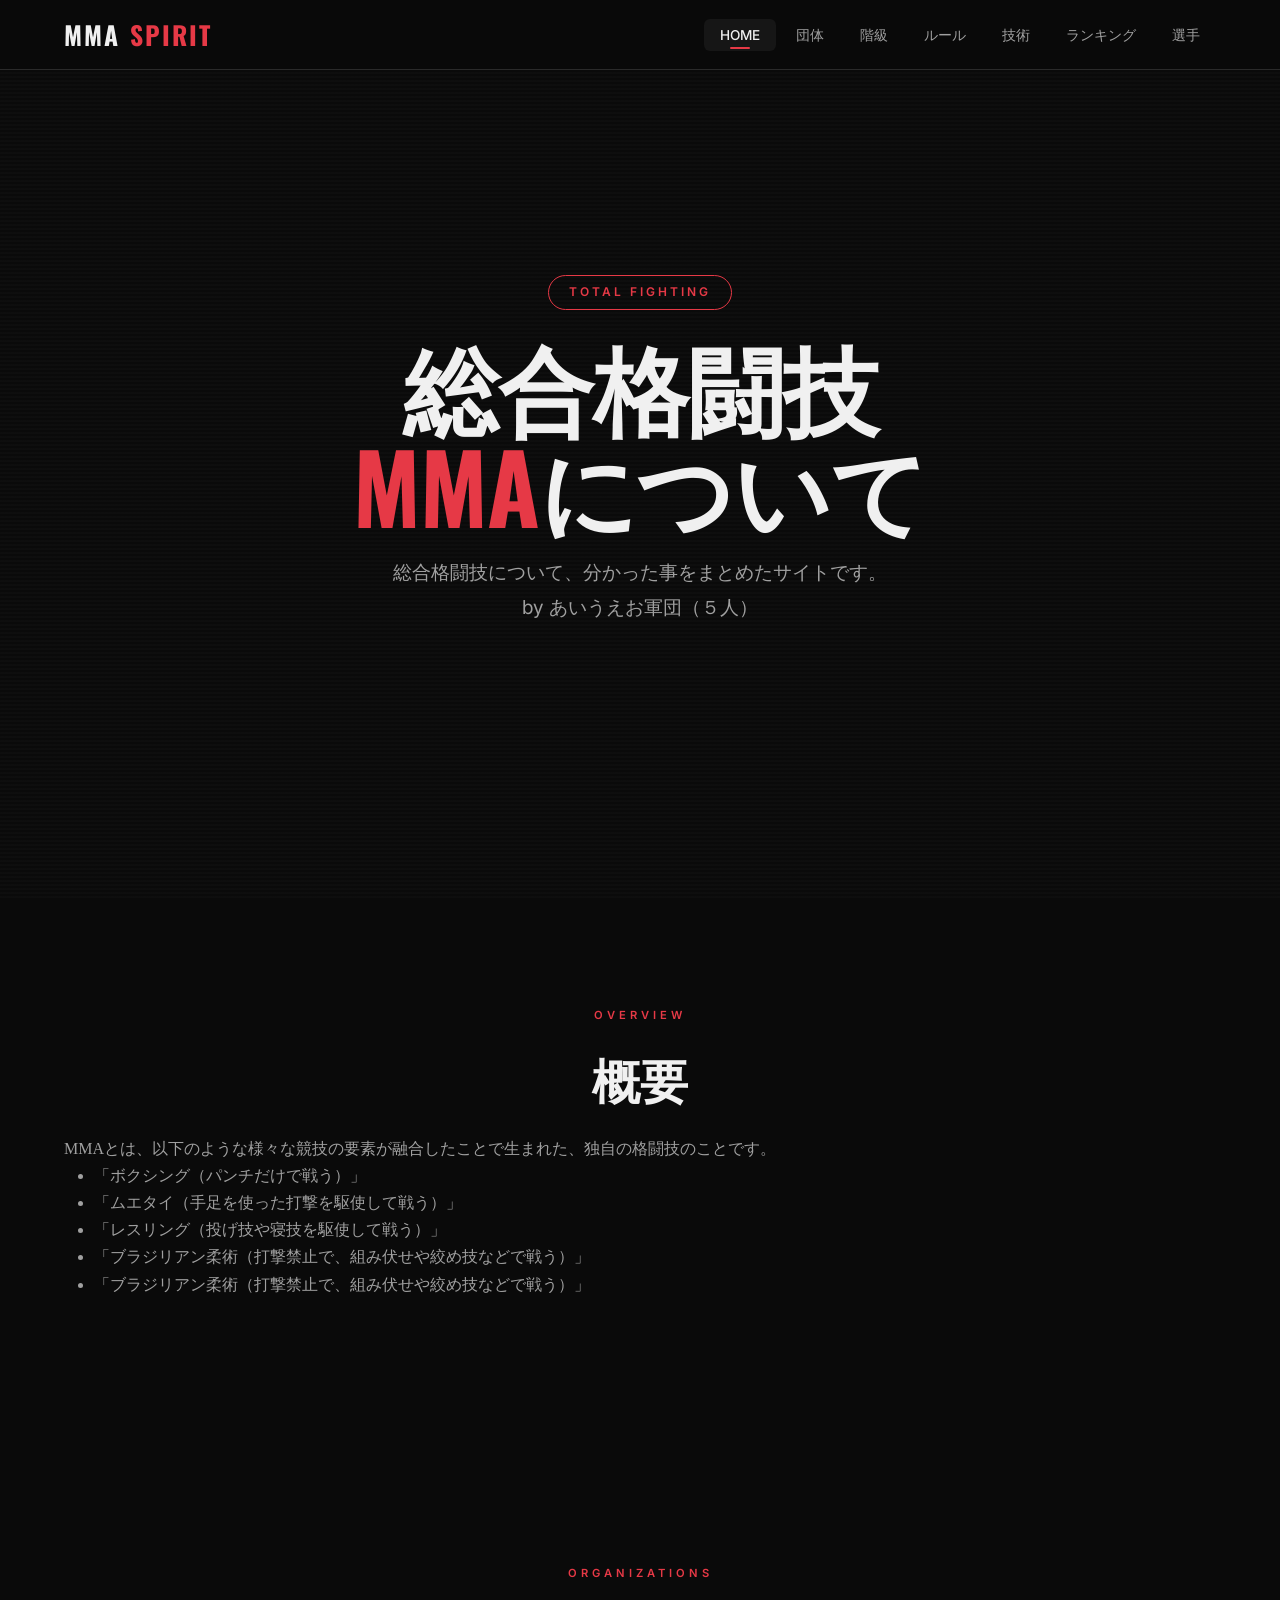
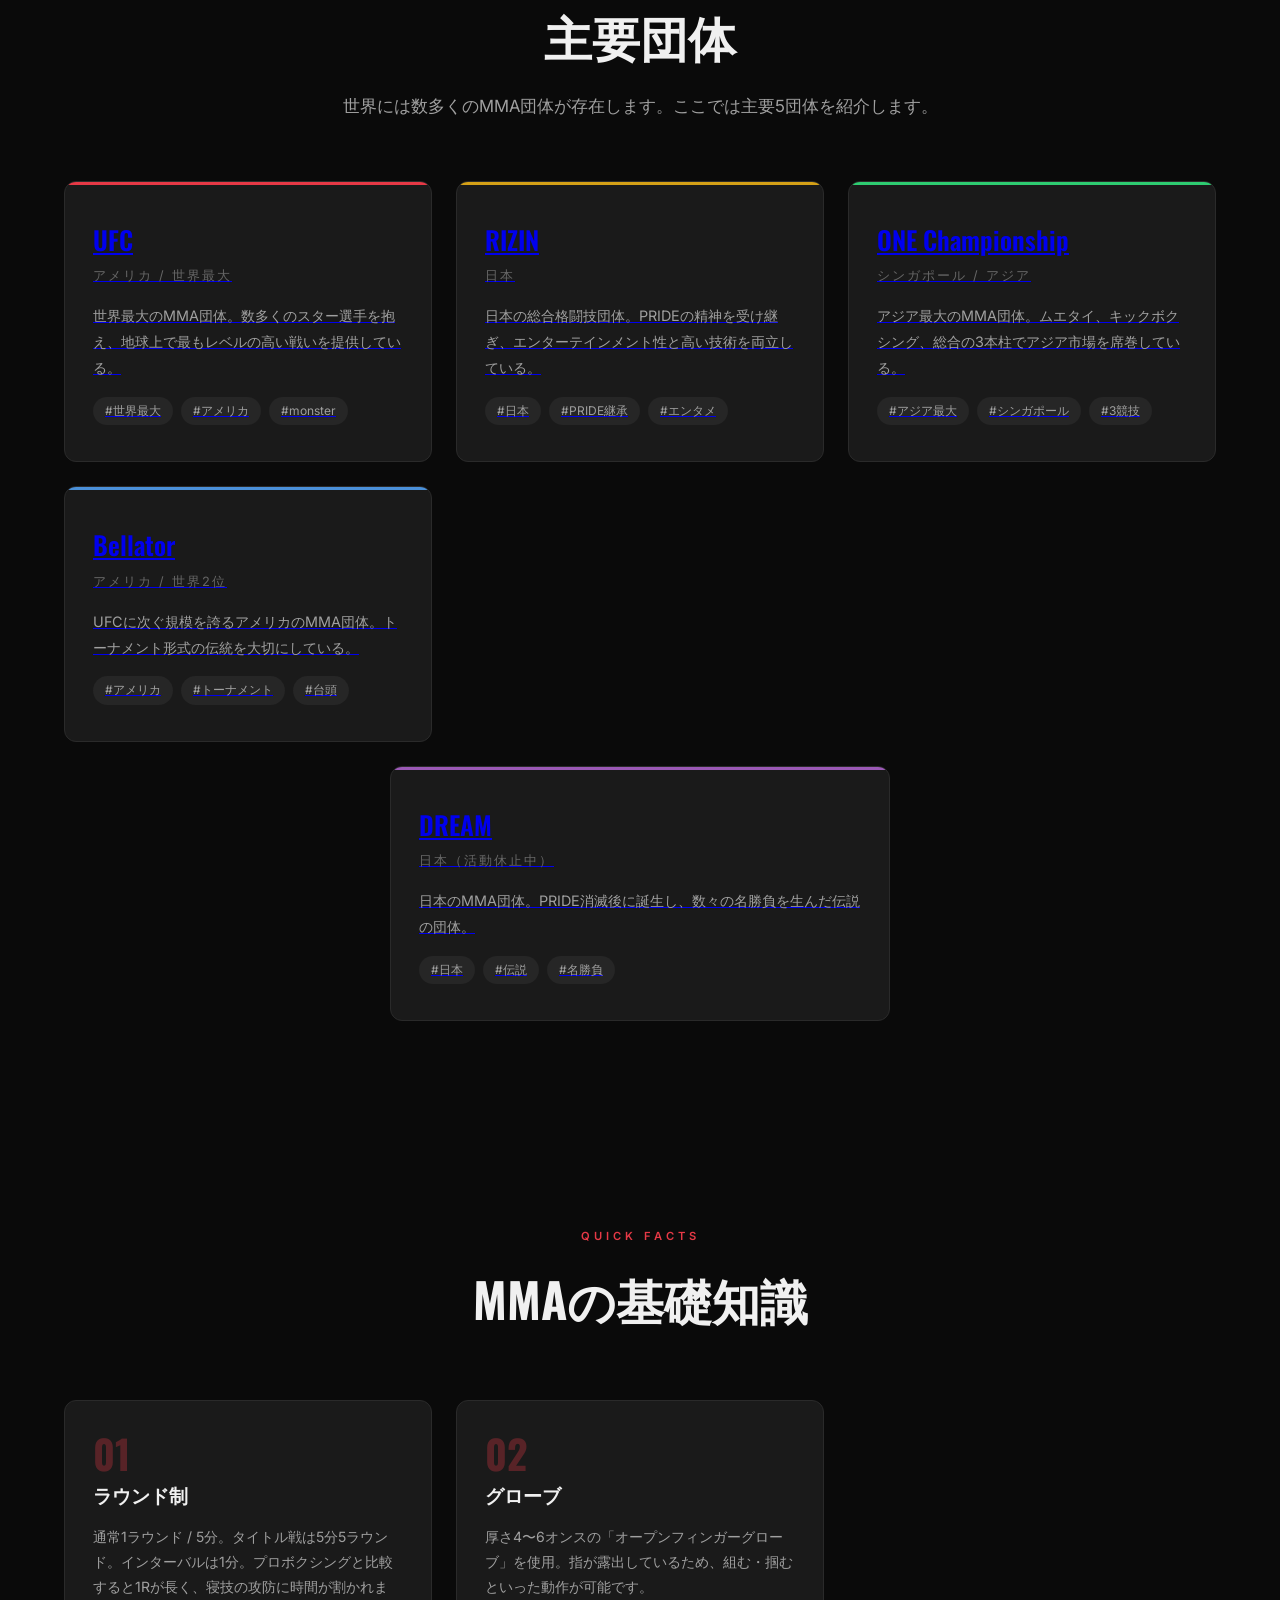
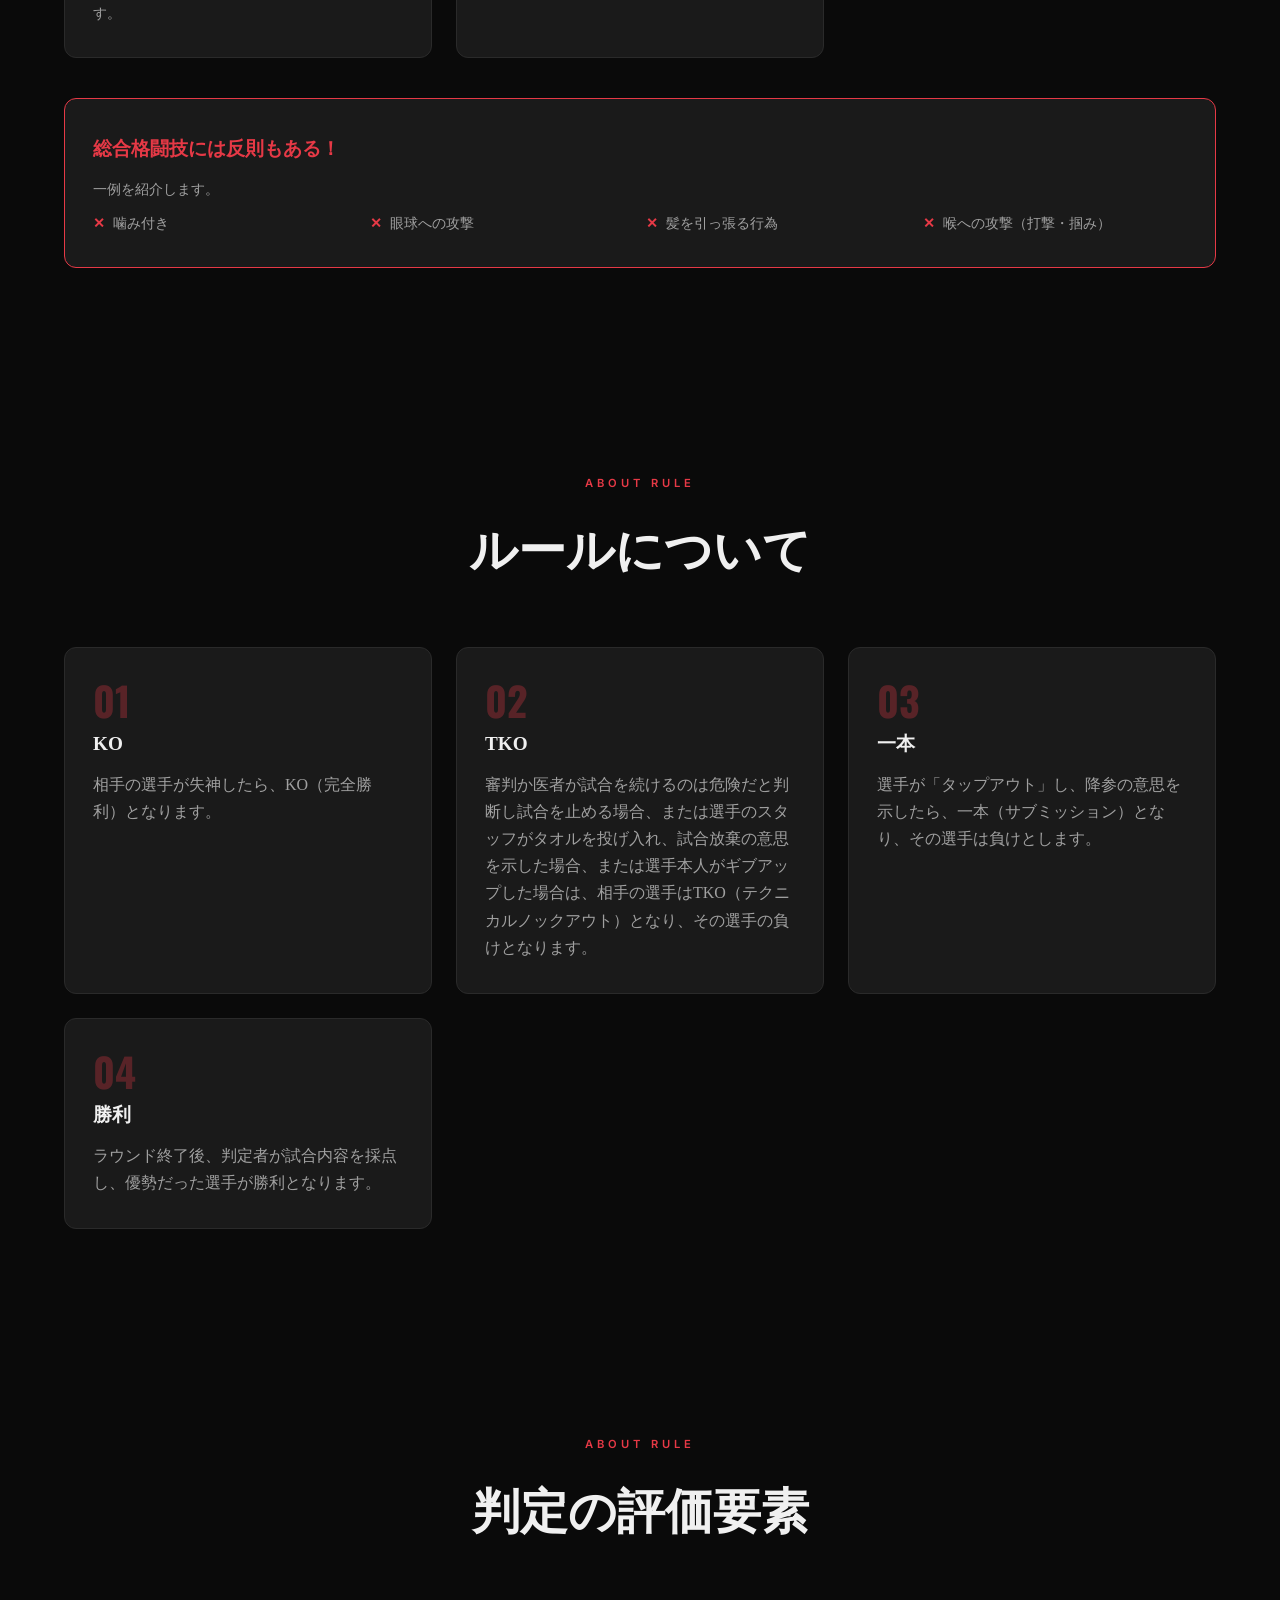
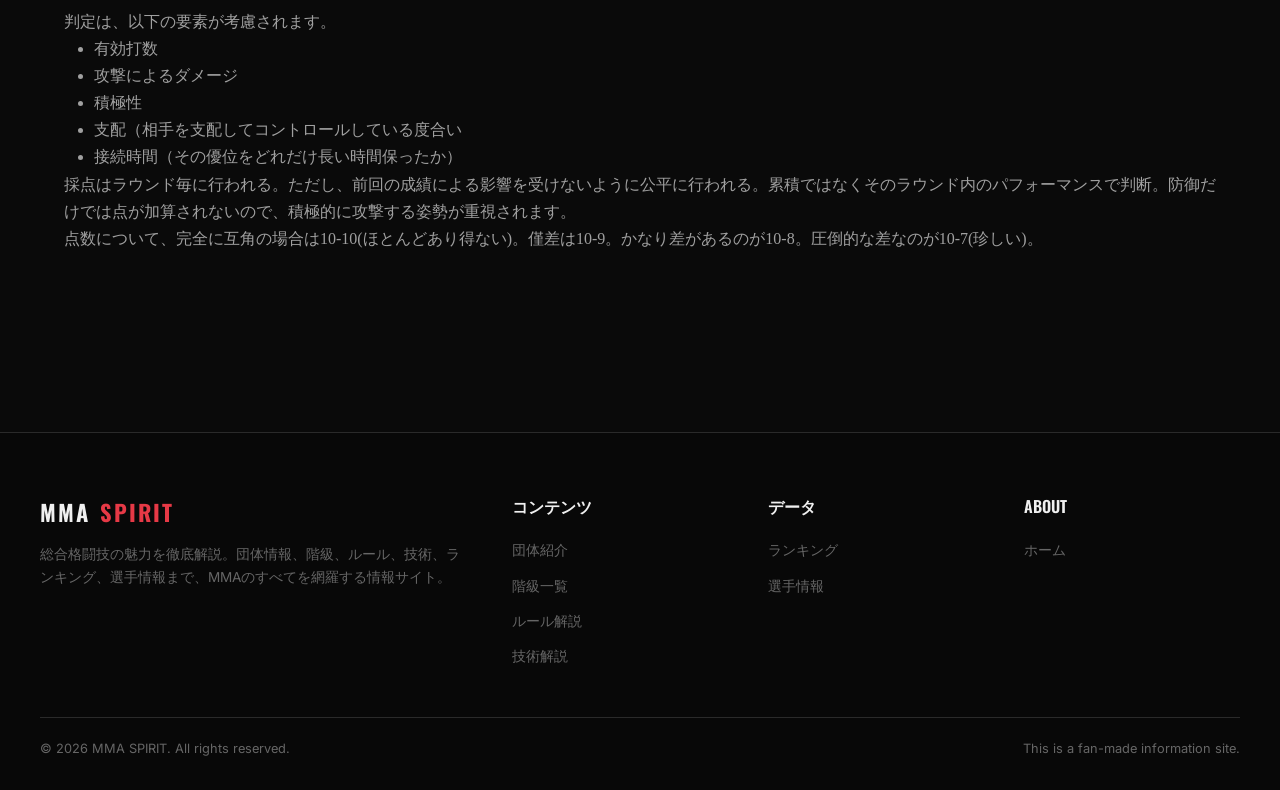
==== commit 024eb2ac: "feat: オリジナル文章へ変更。" ====
--- a/index.html
+++ b/index.html
@@ -39,52 +39,27 @@
         <span class="highlight">MMA</span>について
       </h1>
       <p class="hero-sub">
-        総合格闘技について、分かった事をまとめまサイトです。<br>
-        by あいうえお軍団
+        総合格闘技について、分かった事をまとめたサイトです。<br>
+        by あいうえお軍団（５人）
       </p>
-      <div class="hero-actions">
-        <a href="organizations.html" class="btn btn-primary">団体を見る →</a>
-        <a href="rules.html" class="btn btn-secondary">ルールを学ぶ</a>
-      </div>
     </div>
   </section>
 
   <!-- Base Disciplines -->
   <section class="section">
     <div class="section-header fade-in">
-      <div class="section-label">Foundation</div>
-      <h2 class="section-title">MMAを構成する4つの競技</h2>
-      <p class="section-desc">現代のMMAは、異なる4つの格闘技をベースに構成されています。それぞれの要素が融合し、最も完成された格闘技へと進化しました。</p>
-    </div>
-
-    <div class="disciplines-grid">
-      <div class="discipline-card fade-in">
-        <div class="discipline-icon" style="border-color:#e63946;">🥊</div>
-        <h3 class="discipline-name">ボクシング</h3>
-        <div class="discipline-sub">Boxing</div>
-        <p class="discipline-desc">拳による打撃技術。フットワーク、パンチのコンビネーション、ヘッドムーブメントはMMAスタンド戦の基礎となります。</p>
-      </div>
-
-      <div class="discipline-card fade-in">
-        <div class="discipline-icon" style="border-color:#d4a017;">🦵</div>
-        <h3 class="discipline-name">キックボクシング / ムエタイ</h3>
-        <div class="discipline-sub">Kickboxing / Muay Thai</div>
-        <p class="discipline-desc">蹴り技と膝蹴り。ムエタイにおける首相撲と肘打ちは、MMAのクリンチ戦で極めて有効です。</p>
-      </div>
-
-      <div class="discipline-card fade-in">
-        <div class="discipline-icon" style="border-color:#4a90d9;">🤼</div>
-        <h3 class="discipline-name">レスリング</h3>
-        <div class="discipline-sub">Wrestling</div>
-        <p class="discipline-desc">テイクダウンとグラウンドコントロール。試合の流れを支配する最重要スキルの一つと言えるでしょう。</p>
-      </div>
-
-      <div class="discipline-card fade-in">
-        <div class="discipline-icon" style="border-color:#2ecc71;">🧘</div>
-        <h3 class="discipline-name">ブラジリアン柔術</h3>
-        <div class="discipline-sub">Brazilian Jiu-Jitsu</div>
-        <p class="discipline-desc">寝技の関節技・絞め技。体格差を覆す理屈の体系が、MMAのグラウンド戦を根本から変えました。</p>
-      </div>
+      <div class="section-label">Overview</div>
+      <h2 class="section-title">概要</h2>
+      <p class="text">
+        MMAとは、以下のような様々な競技の要素が融合したことで生まれた、独自の格闘技のことです。
+      </p>
+      <ul class="text">
+        <li>「ボクシング（パンチだけで戦う）」</li>
+        <li>「ムエタイ（手足を使った打撃を駆使して戦う）」</li>
+        <li>「レスリング（投げ技や寝技を駆使して戦う）」</li>
+        <li>「ブラジリアン柔術（打撃禁止で、組み伏せや絞め技などで戦う）」</li>
+        <li>「ブラジリアン柔術（打撃禁止で、組み伏せや絞め技などで戦う）」</li>
+      </ul>
     </div>
   </section>
 
@@ -170,31 +145,19 @@
       <div class="rule-card fade-in">
         <div class="rule-number">01</div>
         <h3 class="rule-title">ラウンド制</h3>
-        <p class="rule-text">通常5分3ラウンド。タイトル戦は5分5ラウンド。インターバルは1分。プロボクシングと比較すると1Rが長く、寝技の攻防に時間が割かれます。</p>
+        <p class="rule-text">通常1ラウンド / 5分。タイトル戦は5分5ラウンド。インターバルは1分。プロボクシングと比較すると1Rが長く、寝技の攻防に時間が割かれます。</p>
       </div>
 
       <div class="rule-card fade-in">
         <div class="rule-number">02</div>
         <h3 class="rule-title">グローブ</h3>
-        <p class="rule-text">4〜6オンスのオープンフィンガーグローブを使用。指が露出しているため、組む・掴むといったグラップリング動作が可能です。</p>
-      </div>
-
-      <div class="rule-card fade-in">
-        <div class="rule-number">03</div>
-        <h3 class="rule-title">採点方法</h3>
-        <p class="rule-text">10点法（10-8、10-7など）。有効な打撃、テイクダウン、グラウンドコントロール、サブミッションの脅威などが評価されます。</p>
-      </div>
-
-      <div class="rule-card fade-in">
-        <div class="rule-number">04</div>
-        <h3 class="rule-title">決着方法</h3>
-        <p class="rule-text">KO・TKO、一本（関節技・絞め技）、判定（3名のジャッジ）、反則失格、ノーコンテストの5種類。</p>
+        <p class="rule-text">厚さ4〜6オンスの「オープンフィンガーグローブ」を使用。指が露出しているため、組む・掴むといった動作が可能です。</p>
       </div>
     </div>
 
     <div class="rule-highlight fade-in">
       <div class="rule-highlight-title">総合格闘技には反則もある！</div>
-      <p class="rule-text" style="margin-bottom: 10px">一例を紹介：</p>
+      <p class="rule-text" style="margin-bottom: 10px">一例を紹介します。</p>
       <ul>
         <li>噛み付き</li>
         <li>眼球への攻撃</li>
@@ -204,19 +167,54 @@
     </div>
   </section>
 
-  <!-- CTA -->
-  <section class="section" style="text-align:center; padding-bottom:120px;">
-    <div class="fade-in">
-      <div class="section-label">Explore More</div>
-      <h2 class="section-title" style="margin-bottom:20px;">さらに深く知る</h2>
-      <p style="color:var(--text-secondary); margin-bottom:32px; font-size:1rem;">
-        各技術の詳細や、選手情報、最新ランキングをチェック。
-      </p>
-      <div class="hero-actions" style="justify-content:center;">
-        <a href="techniques.html" class="btn btn-primary">技術解説を見る →</a>
-        <a href="fighters.html" class="btn btn-gold">選手を見る</a>
-      </div>
-    </div>
+  <section class="section">
+    <div class="section-header fade-in">
+      <div class="section-label">About rule</div>
+      <h2 class="section-title">ルールについて</h2>
+    </div>
+    <div class="rules-grid">
+      <div class="rule-card fade-in">
+        <div class="rule-number">01</div>
+        <h3 class="rule-title">KO</h3>
+        <p class="text">相手の選手が失神したら、KO（完全勝利）となります。</p>
+      </div>
+  
+      <div class="rule-card fade-in">
+        <div class="rule-number">02</div>
+        <h3 class="rule-title">TKO</h3>
+        <p class="text">審判か医者が試合を続けるのは危険だと判断し試合を止める場合、または選手のスタッフがタオルを投げ入れ、試合放棄の意思を示した場合、または選手本人がギブアップした場合は、相手の選手はTKO（テクニカルノックアウト）となり、その選手の負けとなります。</p>
+      </div>
+  
+      <div class="rule-card fade-in">
+        <div class="rule-number">03</div>
+        <h3 class="rule-title">一本</h3>
+        <p class="text">選手が「タップアウト」し、降参の意思を示したら、一本（サブミッション）となり、その選手は負けとします。</p>
+      </div>
+      <div class="rule-card fade-in">
+        <div class="rule-number">04</div>
+        <h3 class="rule-title">勝利</h3>
+        <p class="text">ラウンド終了後、判定者が試合内容を採点し、優勢だった選手が勝利となります。</p>
+      </div>
+  
+    </div>
+  </section>
+
+  <section class="section">
+    <div class="section-header fade-in">
+      <div class="section-label">About rule</div>
+      <h2 class="section-title">判定の評価要素</h2>
+    </div>
+    <p class="text">判定は、以下の要素が考慮されます。</p>
+    <ul class="text">
+      <li>有効打数</li>
+      <li>攻撃によるダメージ</li>
+      <li>積極性</li>
+      <li>支配（相手を支配してコントロールしている度合い</li>
+      <li>接続時間（その優位をどれだけ長い時間保ったか）</li>
+    </ul>
+    <p class="text">採点はラウンド毎に行われる。ただし、前回の成績による影響を受けないように公平に行われる。累積ではなくそのラウンド内のパフォーマンスで判断。防御だけでは点が加算されないので、積極的に攻撃する姿勢が重視されます。
+      <br>点数について、完全に互角の場合は10-10(ほとんどあり得ない)。僅差は10-9。かなり差があるのが10-8。圧倒的な差なのが10-7(珍しい)。
+    </p>
   </section>
 
   <!-- Footer -->
--- a/css/style.css
+++ b/css/style.css
@@ -553,7 +553,7 @@
 }
 
 .rule-title {
-  font-family: var(--font-heading);
+  font-family: "sans-serif";
   font-size: 1.2rem;
   font-weight: 600;
   margin-bottom: 10px;
@@ -1085,3 +1085,13 @@
   .weight-table th,
   .weight-table td { padding: 10px 12px; }
 }
+
+.text {
+  color:var(--text-secondary);
+  text-align: left;
+  font-family: "sans-serif";
+}
+
+ul.text {
+  padding-left: 30px;
+}
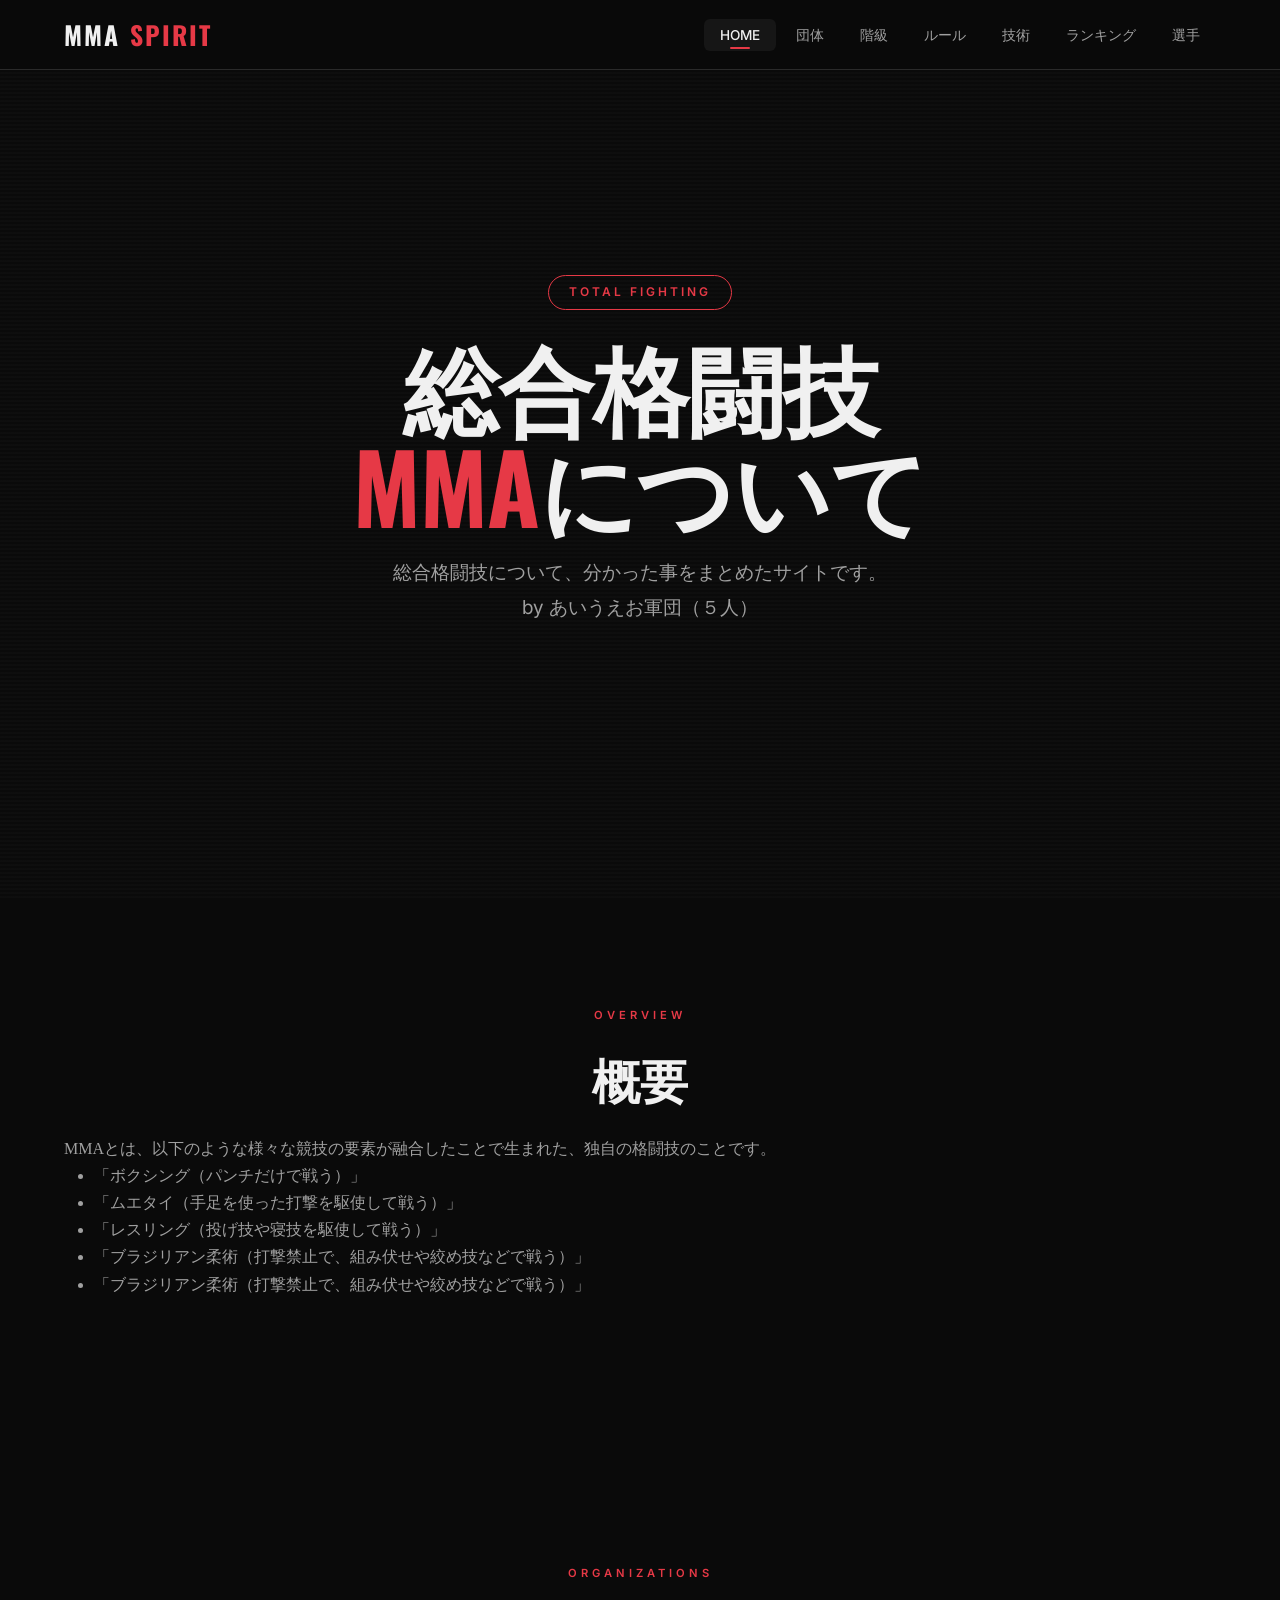
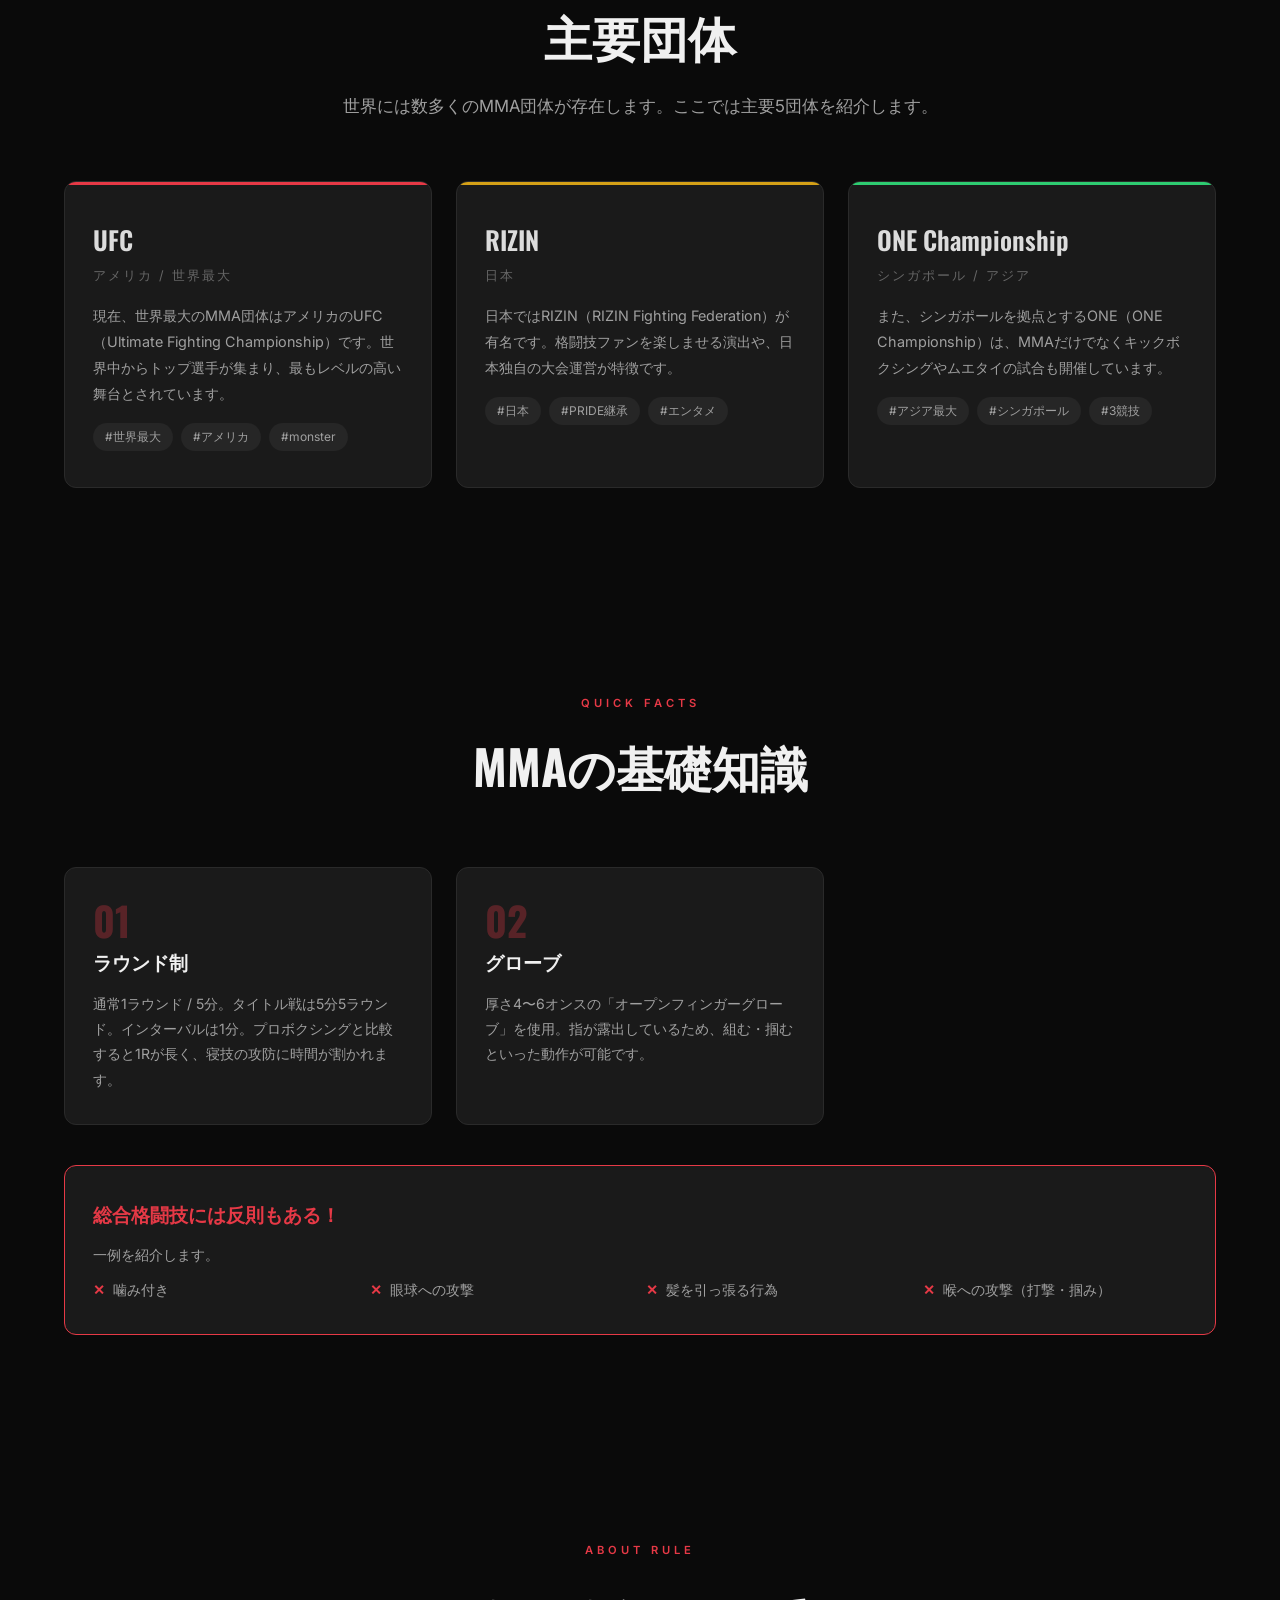
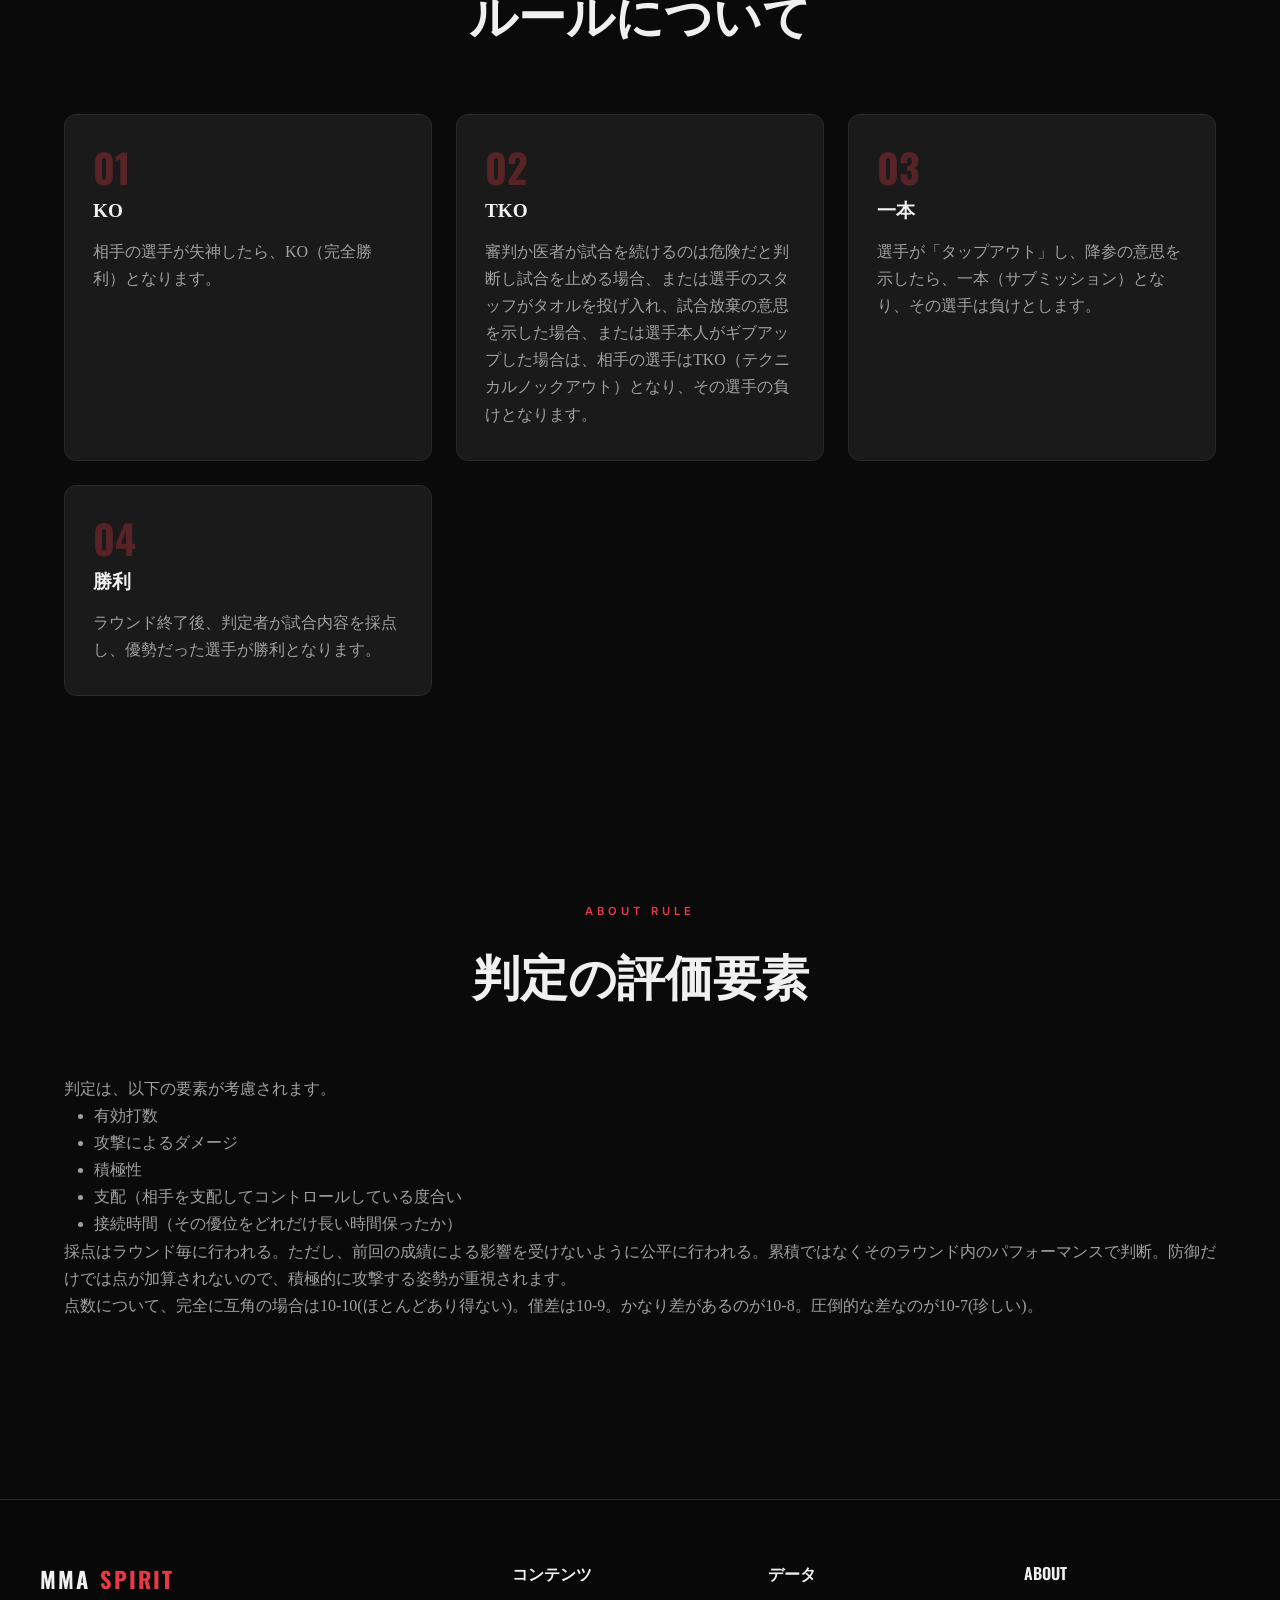
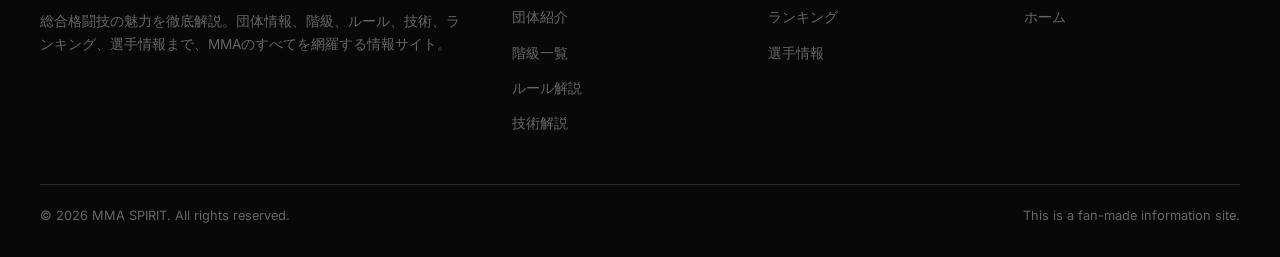
==== commit 235c14bb: "調整" ====
--- a/index.html
+++ b/index.html
@@ -5,9 +5,14 @@
   <meta name="viewport" content="width=device-width, initial-scale=1.0">
   <title>総合格闘技 解説サイト</title>
   <link rel="icon" type="image/svg+xml" href="data:image/svg+xml,<svg xmlns='http://www.w3.org/2000/svg' viewBox='0 0 100 100'><text y='.9em' font-size='90'>🥊</text></svg>">
+  <link rel="preconnect" href="https://fonts.googleapis.com">
+  <link rel="preconnect" href="https://fonts.gstatic.com" crossorigin>
+  <link rel="preconnect" href="https://images.unsplash.com">
+  <link href="https://fonts.googleapis.com/css2?family=Oswald:wght@400;500;600;700&family=Inter:wght@300;400;500;600;700&display=swap" rel="stylesheet">
   <link rel="stylesheet" href="css/style.css">
 </head>
 <body>
+  <div class="scroll-progress"></div>
 
   <!-- Navigation -->
   <nav class="nav">
@@ -72,43 +77,43 @@
     </div>
 
     <div class="org-grid">
-      <a href="organizations.html#ufc" class="org-card fade-in">
+      <div href="organizations.html#ufc" class="org-card fade-in">
         <div class="org-color-bar" style="background:#e63946;"></div>
         <h3 class="org-name">UFC</h3>
         <div class="org-region">アメリカ / 世界最大</div>
-        <p class="org-desc">世界最大のMMA団体。数多くのスター選手を抱え、地球上で最もレベルの高い戦いを提供している。</p>
+        <p class="org-desc">現在、世界最大のMMA団体はアメリカのUFC（Ultimate Fighting Championship）です。世界中からトップ選手が集まり、最もレベルの高い舞台とされています。</p>
         <div class="org-tags">
           <span class="org-tag">#世界最大</span>
           <span class="org-tag">#アメリカ</span>
           <span class="org-tag">#monster</span>
         </div>
-      </a>
-
-      <a href="organizations.html#rizin" class="org-card fade-in">
+      </div>
+
+      <div href="organizations.html#rizin" class="org-card fade-in">
         <div class="org-color-bar" style="background:#d4a017;"></div>
         <h3 class="org-name">RIZIN</h3>
         <div class="org-region">日本</div>
-        <p class="org-desc">日本の総合格闘技団体。PRIDEの精神を受け継ぎ、エンターテインメント性と高い技術を両立している。</p>
+        <p class="org-desc">日本ではRIZIN（RIZIN Fighting Federation）が有名です。格闘技ファンを楽しませる演出や、日本独自の大会運営が特徴です。</p>
         <div class="org-tags">
           <span class="org-tag">#日本</span>
           <span class="org-tag">#PRIDE継承</span>
           <span class="org-tag">#エンタメ</span>
         </div>
-      </a>
-
-      <a href="organizations.html#one" class="org-card fade-in">
+      </div>
+
+      <div href="organizations.html#one" class="org-card fade-in">
         <div class="org-color-bar" style="background:#2ecc71;"></div>
         <h3 class="org-name">ONE Championship</h3>
         <div class="org-region">シンガポール / アジア</div>
-        <p class="org-desc">アジア最大のMMA団体。ムエタイ、キックボクシング、総合の3本柱でアジア市場を席巻している。</p>
+        <p class="org-desc">また、シンガポールを拠点とするONE（ONE Championship）は、MMAだけでなくキックボクシングやムエタイの試合も開催しています。</p>
         <div class="org-tags">
           <span class="org-tag">#アジア最大</span>
           <span class="org-tag">#シンガポール</span>
           <span class="org-tag">#3競技</span>
         </div>
-      </a>
-
-      <a href="organizations.html#bellator" class="org-card fade-in">
+      </div>
+
+      <!-- <a href="organizations.html#bellator" class="org-card fade-in">
         <div class="org-color-bar" style="background:#4a90d9;"></div>
         <h3 class="org-name">Bellator</h3>
         <div class="org-region">アメリカ / 世界2位</div>
@@ -130,7 +135,7 @@
           <span class="org-tag">#伝説</span>
           <span class="org-tag">#名勝負</span>
         </div>
-      </a>
+      </a> -->
     </div>
   </section>
 
@@ -253,6 +258,7 @@
     </div>
   </footer>
 
+  <button class="back-to-top" aria-label="トップへ戻る">↑</button>
   <script src="js/main.js"></script>
 </body>
 </html>
--- a/css/style.css
+++ b/css/style.css
@@ -1,5 +1,3 @@
-@import url('https://fonts.googleapis.com/css2?family=Oswald:wght@400;500;600;700&family=Inter:wght@300;400;500;600;700&display=swap');
-
 :root {
   --bg-primary: #0a0a0a;
   --bg-secondary: #111111;
@@ -41,7 +39,11 @@
   line-height: 1.7;
   -webkit-font-smoothing: antialiased;
   overflow-x: hidden;
-}
+  animation: bodyFadeIn 0.3s ease;
+}
+
+/* Scroll margin for fixed nav */
+[id] { scroll-margin-top: 80px; }
 
 /* Scrollbar */
 ::-webkit-scrollbar { width: 8px; }
@@ -156,7 +158,7 @@
   inset: 0;
   background:
     linear-gradient(135deg, rgba(10,10,10,0.85) 0%, rgba(10,10,10,0.6) 50%, rgba(10,10,10,0.85) 100%),
-    url('https://images.unsplash.com/photo-1549719386-74dfcbf7dbed?w=1920&q=80') center/cover no-repeat;
+    url('https://images.unsplash.com/photo-1549719386-74dfcbf7dbed?w=1280&q=80') center/cover no-repeat;
   z-index: 0;
 }
 
@@ -429,6 +431,8 @@
   font-size: 1.6rem;
   font-weight: 600;
   margin-bottom: 4px;
+  color:rgb(220, 220, 220);
+  text-decoration: rgba(255, 255, 255, 0)
 }
 
 .org-region {
@@ -616,6 +620,7 @@
   border-radius: var(--radius-md);
   overflow: hidden;
   transition: all 0.3s ease;
+  position: relative;
 }
 
 .tech-card:hover {
@@ -732,6 +737,7 @@
   border-radius: var(--radius-md);
   overflow: hidden;
   transition: all 0.3s ease;
+  position: relative;
 }
 
 .fighter-card:hover {
@@ -812,6 +818,21 @@
   font-weight: 600;
 }
 
+.fighter-wiki-link {
+  color: #4a9eff;
+  font-size: 0.75rem;
+  text-decoration: none;
+  opacity: 0.7;
+  transition: opacity 0.2s ease;
+}
+.fighter-wiki-link:hover {
+  opacity: 1;
+  text-decoration: underline;
+}
+.fighter-card:hover .fighter-wiki-link {
+  opacity: 1;
+}
+
 /* Footer */
 .footer {
   background: #080808;
@@ -966,7 +987,7 @@
   inset: 0;
   background:
     linear-gradient(135deg, rgba(10,10,10,0.9) 0%, rgba(10,10,10,0.7) 100%),
-    url('https://images.unsplash.com/photo-1574680099147-aa99eefb0b34?w=1920&q=80') center/cover no-repeat fixed;
+    url('https://images.unsplash.com/photo-1574680099147-aa99eefb0b34?w=1280&q=80') center/cover no-repeat fixed;
   z-index: 0;
 }
 
@@ -1016,6 +1037,252 @@
   border-color: var(--red-primary);
   color: var(--red-primary);
   background: rgba(230,57,70,0.1);
+}
+
+/* Background image responsive variants */
+@media (min-width: 1024px) {
+  .hero-bg {
+    background-image:
+      linear-gradient(135deg, rgba(10,10,10,0.85) 0%, rgba(10,10,10,0.6) 50%, rgba(10,10,10,0.85) 100%),
+      url('https://images.unsplash.com/photo-1549719386-74dfcbf7dbed?w=1920&q=80');
+  }
+  .page-header-bg {
+    background-image:
+      linear-gradient(135deg, rgba(10,10,10,0.9) 0%, rgba(10,10,10,0.7) 100%),
+      url('https://images.unsplash.com/photo-1574680099147-aa99eefb0b34?w=1920&q=80');
+  }
+}
+
+@media (max-width: 639px) {
+  .hero-bg {
+    background-image:
+      linear-gradient(135deg, rgba(10,10,10,0.85) 0%, rgba(10,10,10,0.6) 50%, rgba(10,10,10,0.85) 100%),
+      url('https://images.unsplash.com/photo-1549719386-74dfcbf7dbed?w=640&q=80');
+  }
+  .page-header-bg {
+    background-image:
+      linear-gradient(135deg, rgba(10,10,10,0.9) 0%, rgba(10,10,10,0.7) 100%),
+      url('https://images.unsplash.com/photo-1574680099147-aa99eefb0b34?w=640&q=80');
+  }
+}
+
+/* Interactive elements */
+@keyframes bodyFadeIn {
+  from { opacity: 0; }
+  to { opacity: 1; }
+}
+
+.scroll-progress {
+  position: fixed;
+  top: 0; left: 0;
+  height: 3px;
+  background: linear-gradient(90deg, var(--red-primary), var(--gold-primary));
+  z-index: 1001;
+  transition: width 0.05s linear;
+  pointer-events: none;
+}
+
+.back-to-top {
+  position: fixed;
+  bottom: 28px;
+  right: 28px;
+  width: 46px;
+  height: 46px;
+  border-radius: 50%;
+  background: var(--red-primary);
+  color: #fff;
+  border: none;
+  cursor: pointer;
+  font-size: 1.1rem;
+  z-index: 999;
+  opacity: 0;
+  transform: translateY(16px);
+  transition: all 0.3s ease;
+  display: flex;
+  align-items: center;
+  justify-content: center;
+  box-shadow: 0 4px 20px var(--red-glow);
+  pointer-events: none;
+}
+
+.back-to-top.visible {
+  opacity: 1;
+  transform: translateY(0);
+  pointer-events: auto;
+}
+
+.back-to-top:hover {
+  background: var(--red-dark);
+  transform: translateY(-4px);
+  box-shadow: 0 8px 30px var(--red-glow);
+}
+
+.nav.scrolled {
+  box-shadow: 0 4px 30px rgba(0,0,0,0.5);
+}
+
+/* Card shimmer effect */
+.discipline-card::after,
+.org-card::after,
+.tech-card::after,
+.fighter-card::after {
+  content: '';
+  position: absolute;
+  top: 0; left: -100%;
+  width: 100%;
+  height: 100%;
+  background: linear-gradient(90deg, transparent, rgba(255,255,255,0.03), transparent);
+  transition: left 0.5s ease;
+  pointer-events: none;
+}
+
+.discipline-card:hover::after,
+.org-card:hover::after,
+.tech-card:hover::after,
+.fighter-card:hover::after {
+  left: 100%;
+}
+
+.org-card,
+.tech-card,
+.fighter-card,
+.discipline-card {
+  isolation: isolate;
+}
+
+/* Search Section (Fighters) */
+.search-section {
+  margin-bottom: 48px;
+}
+
+.search-bar {
+  display: flex;
+  align-items: center;
+  background: var(--bg-card);
+  border: 1px solid var(--border-color);
+  border-radius: var(--radius-md);
+  padding: 0 16px;
+  transition: border-color 0.2s ease;
+  margin-bottom: 20px;
+}
+
+.search-bar:focus-within {
+  border-color: var(--red-primary);
+  box-shadow: 0 0 0 3px var(--red-glow);
+}
+
+.search-bar-icon {
+  font-size: 1.1rem;
+  margin-right: 12px;
+  color: var(--text-muted);
+  flex-shrink: 0;
+}
+
+#search-input {
+  flex: 1;
+  background: none;
+  border: none;
+  outline: none;
+  color: var(--text-primary);
+  font-family: var(--font-body);
+  font-size: 0.95rem;
+  padding: 14px 0;
+}
+
+#search-input::placeholder {
+  color: var(--text-muted);
+}
+
+.filter-orgs {
+  display: flex;
+  flex-wrap: wrap;
+  gap: 8px;
+  margin-bottom: 16px;
+}
+
+.filter-btn {
+  padding: 8px 18px;
+  border: 1px solid var(--border-color);
+  border-radius: 50px;
+  background: transparent;
+  color: var(--text-secondary);
+  font-family: var(--font-body);
+  font-size: 0.85rem;
+  font-weight: 500;
+  cursor: pointer;
+  transition: all 0.2s ease;
+}
+
+.filter-btn:hover {
+  border-color: var(--text-secondary);
+  color: var(--text-primary);
+}
+
+.filter-btn.active {
+  border-color: var(--red-primary);
+  background: rgba(230,57,70,0.15);
+  color: var(--red-primary);
+}
+
+.filter-row {
+  display: flex;
+  flex-wrap: wrap;
+  gap: 12px;
+  margin-bottom: 16px;
+}
+
+.filter-row select {
+  padding: 10px 36px 10px 14px;
+  background: var(--bg-card);
+  border: 1px solid var(--border-color);
+  border-radius: var(--radius-sm);
+  color: var(--text-primary);
+  font-family: var(--font-body);
+  font-size: 0.85rem;
+  cursor: pointer;
+  appearance: none;
+  -webkit-appearance: none;
+  -moz-appearance: none;
+  background-image: url("data:image/svg+xml,%3Csvg xmlns='http://www.w3.org/2000/svg' width='12' height='8' viewBox='0 0 12 8'%3E%3Cpath fill='%23a0a0a0' d='M6 8L0 0h12z'/%3E%3C/svg%3E");
+  background-repeat: no-repeat;
+  background-position: right 12px center;
+  flex: 1;
+  min-width: 140px;
+  transition: border-color 0.2s ease;
+}
+
+.filter-row select:hover {
+  border-color: var(--border-light);
+}
+
+.filter-row select:focus {
+  border-color: var(--red-primary);
+  outline: none;
+}
+
+.results-count {
+  font-size: 0.9rem;
+  color: var(--text-secondary);
+  padding: 12px 0 8px;
+  border-bottom: 1px solid var(--border-color);
+  margin-bottom: 32px;
+}
+
+.results-count span {
+  color: var(--gold-primary);
+  font-weight: 700;
+  font-family: var(--font-heading);
+  font-size: 1.1rem;
+}
+
+.no-results {
+  text-align: center;
+  padding: 60px 20px;
+  color: var(--text-secondary);
+}
+
+.no-results p {
+  margin-bottom: 8px;
 }
 
 /* Responsive */
@@ -1070,6 +1337,12 @@
   .page-header { padding: 100px 20px 40px; }
 
   .discipline-card { padding: 28px 16px; }
+
+  .filter-btn { font-size: 0.8rem; padding: 6px 14px; }
+
+  .filter-row select { min-width: 100%; }
+
+  #search-input { font-size: 0.88rem; }
 }
 
 @media (max-width: 480px) {
@@ -1084,6 +1357,59 @@
   .weight-table { font-size: 0.8rem; }
   .weight-table th,
   .weight-table td { padding: 10px 12px; }
+}
+
+/* 🥊 Hidden MMA Game Overlay */
+.game-overlay {
+  position: fixed;
+  inset: 0;
+  z-index: 9999;
+  background: rgba(0,0,0,0.92);
+  display: flex;
+  flex-direction: column;
+  align-items: center;
+  justify-content: center;
+  gap: 16px;
+  animation: fadeIn 0.3s ease;
+}
+
+.game-header {
+  display: flex;
+  align-items: center;
+  gap: 24px;
+  padding: 0 20px;
+}
+
+.game-title {
+  font-family: var(--font-heading);
+  font-size: 1.4rem;
+  font-weight: 700;
+  color: var(--gold-primary);
+  letter-spacing: 2px;
+}
+
+.game-controls {
+  font-size: 0.78rem;
+  color: var(--text-muted);
+  letter-spacing: 1px;
+}
+
+#mmaCanvas {
+  max-width: 95vw;
+  max-height: 65vh;
+  border-radius: var(--radius-md);
+  border: 2px solid var(--border-color);
+  box-shadow: 0 0 60px rgba(230,57,70,0.15);
+}
+
+@media (max-width: 768px) {
+  .game-header {
+    flex-direction: column;
+    gap: 8px;
+    text-align: center;
+  }
+  .game-title { font-size: 1.1rem; }
+  .game-controls { font-size: 0.7rem; }
 }
 
 .text {
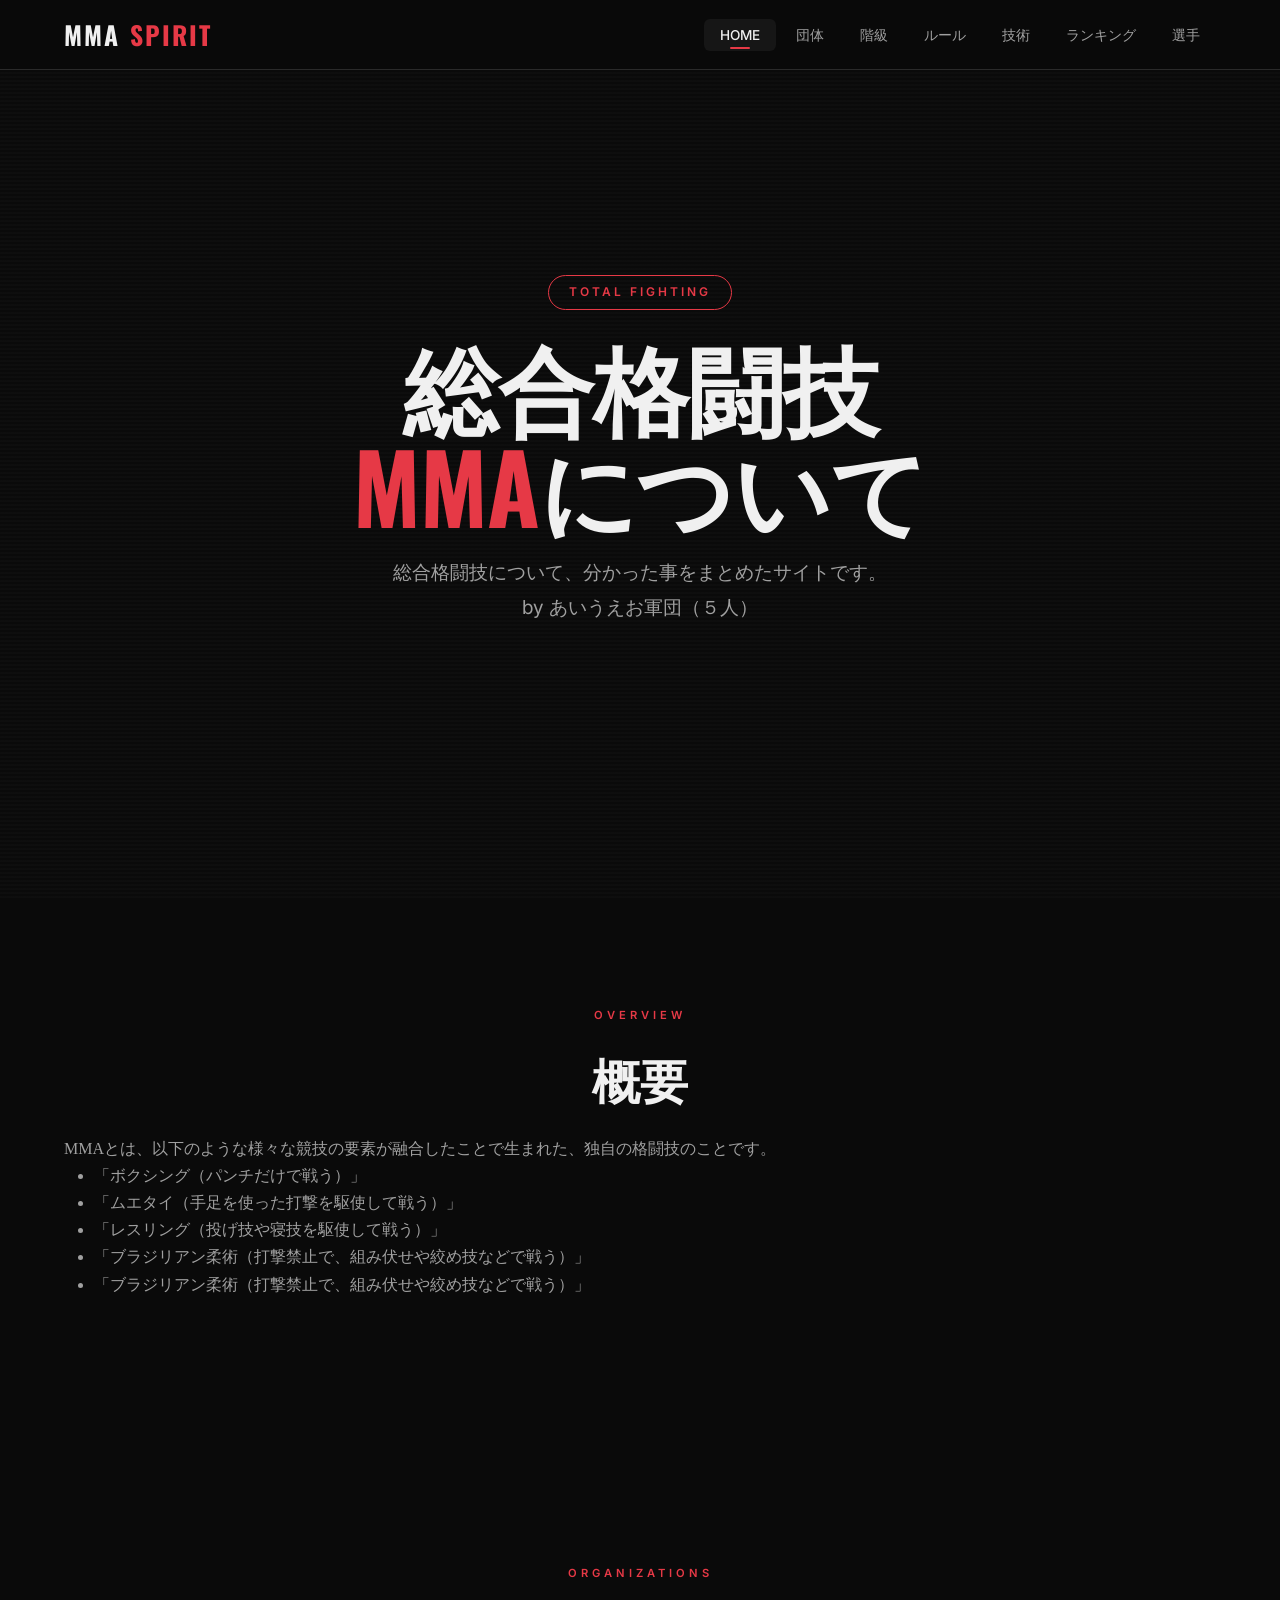
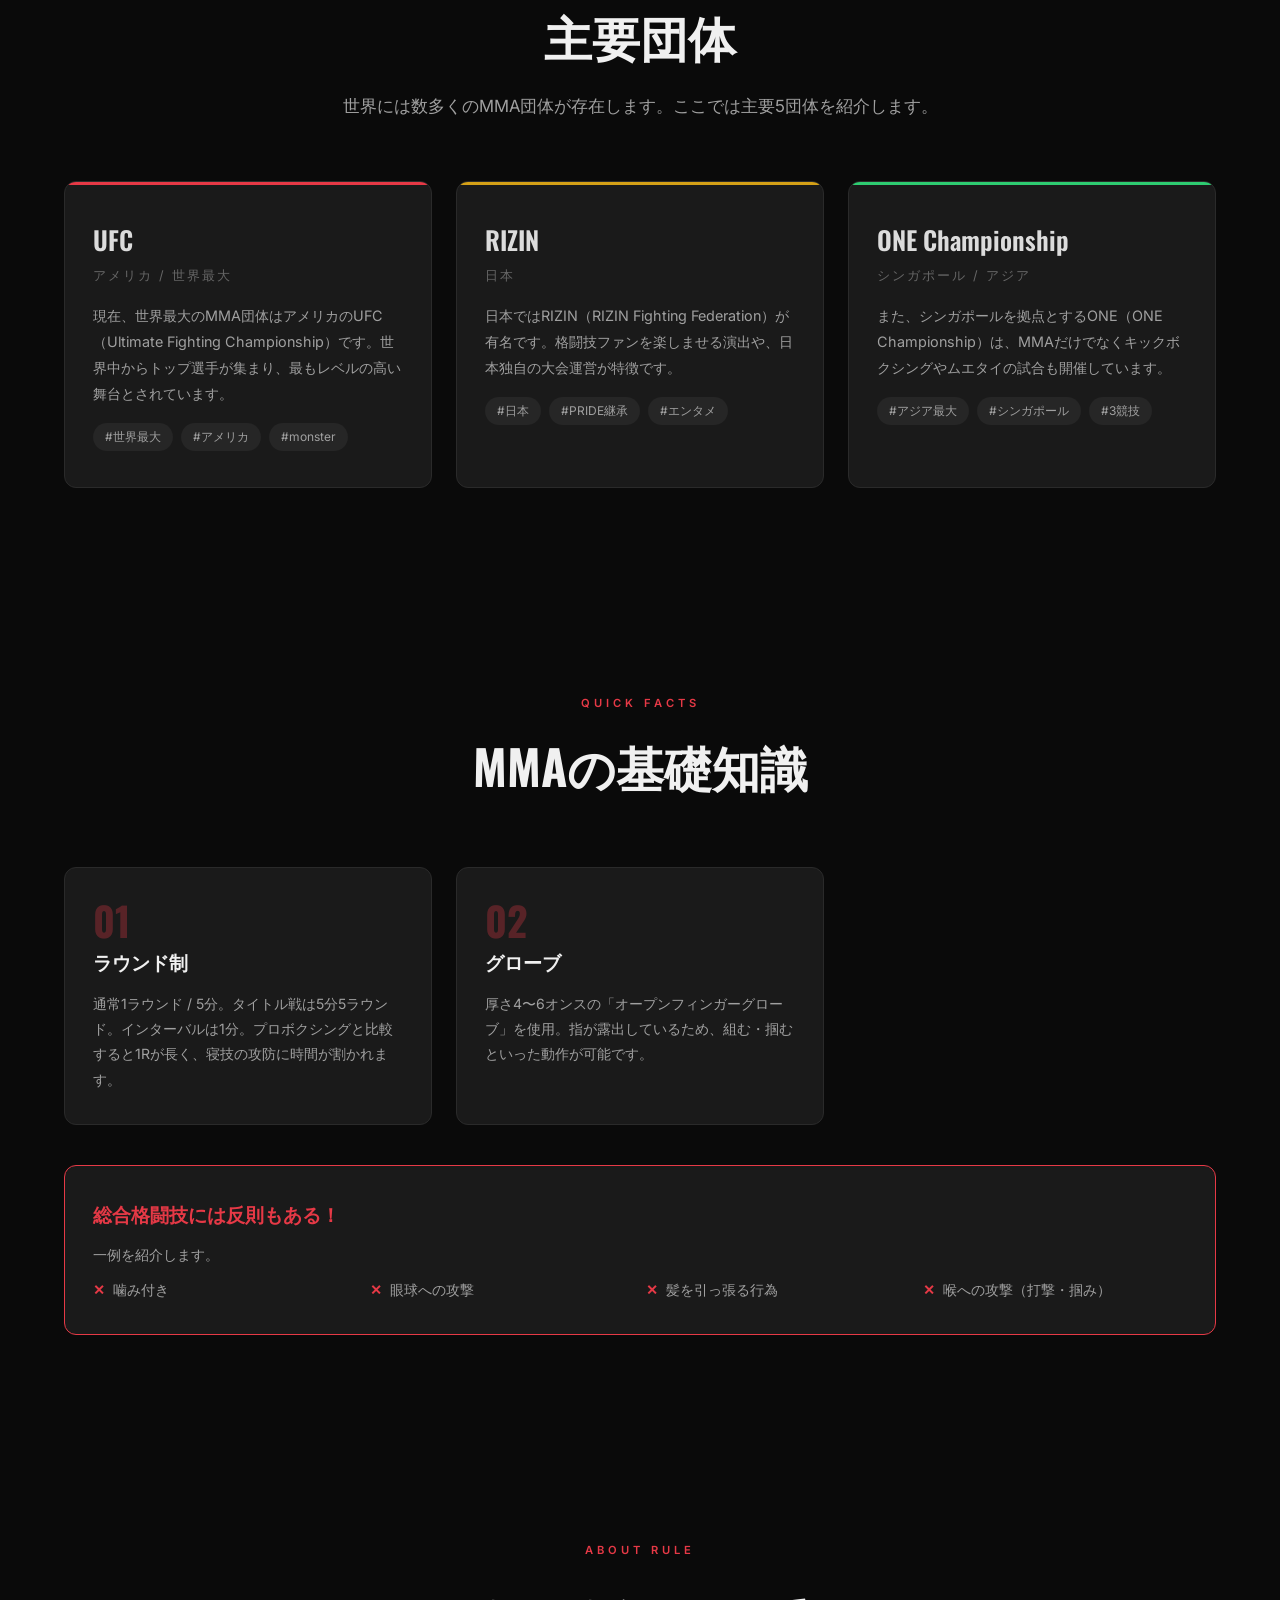
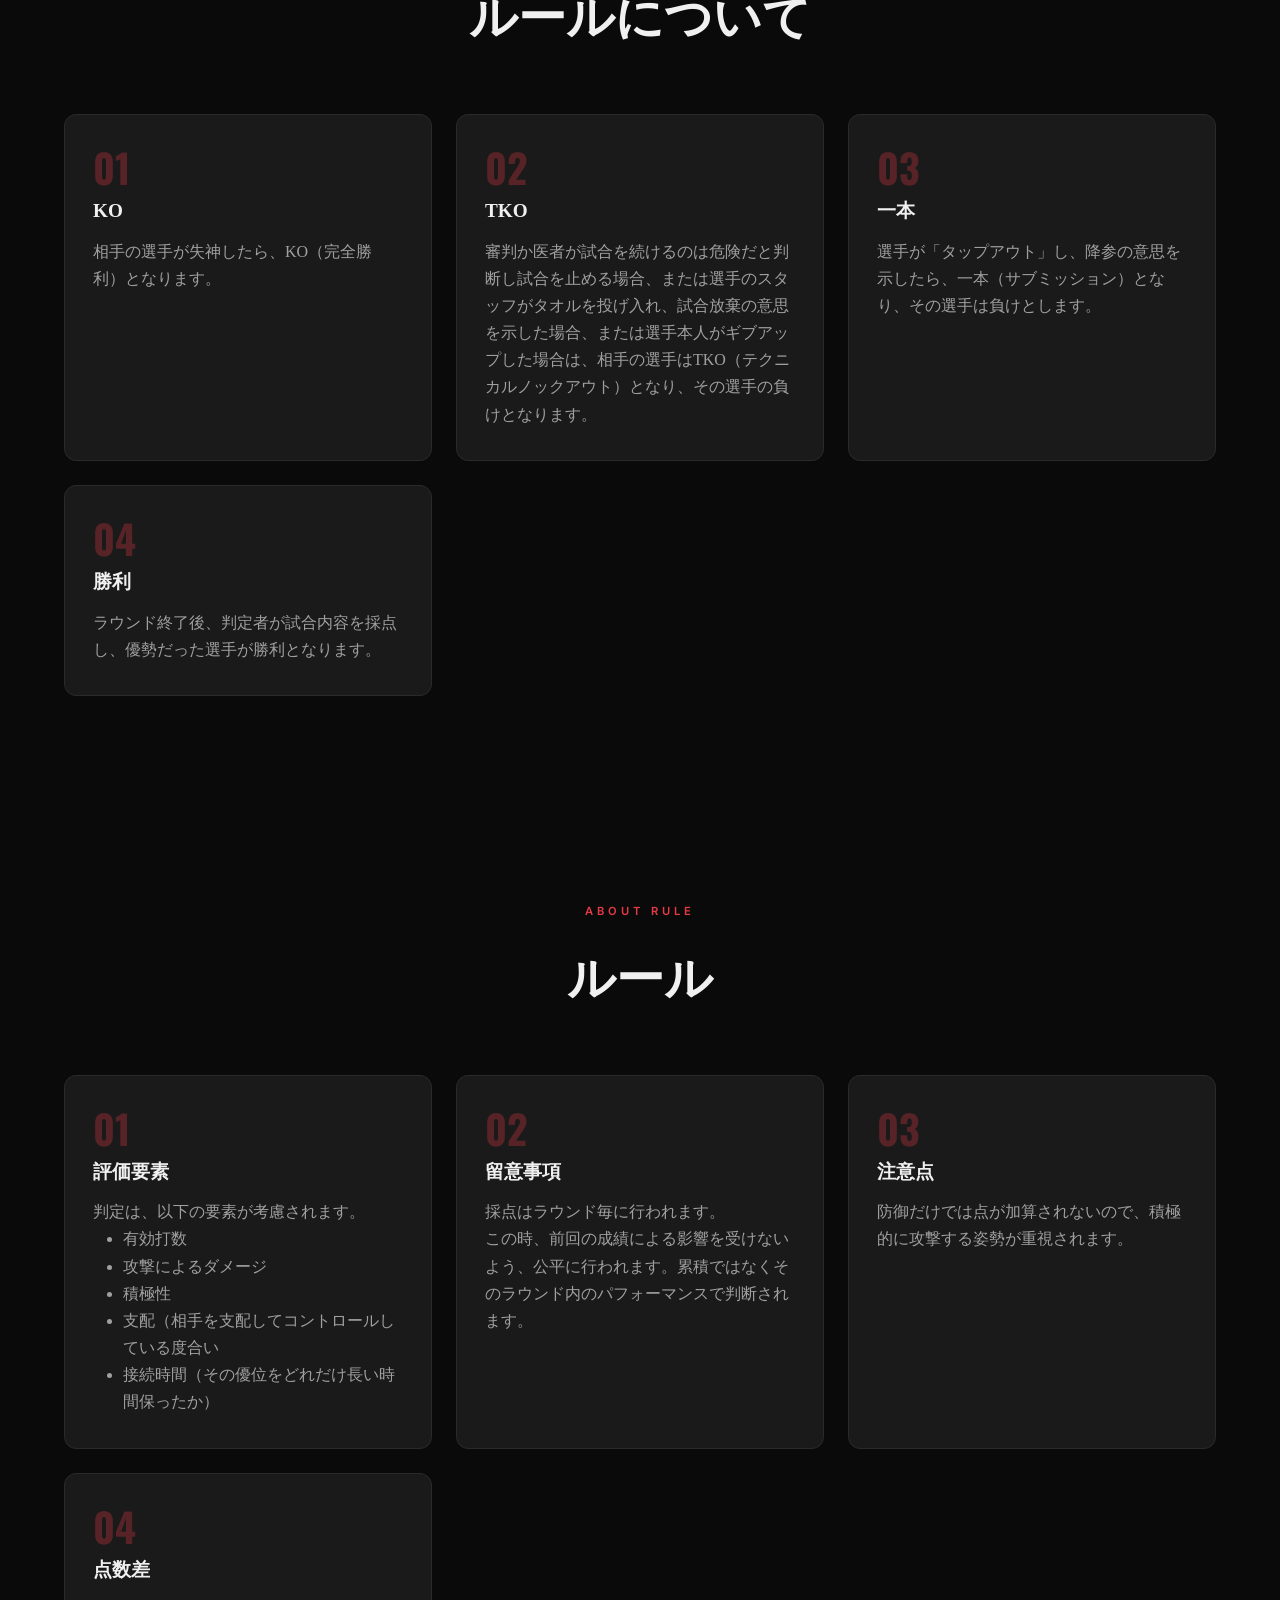
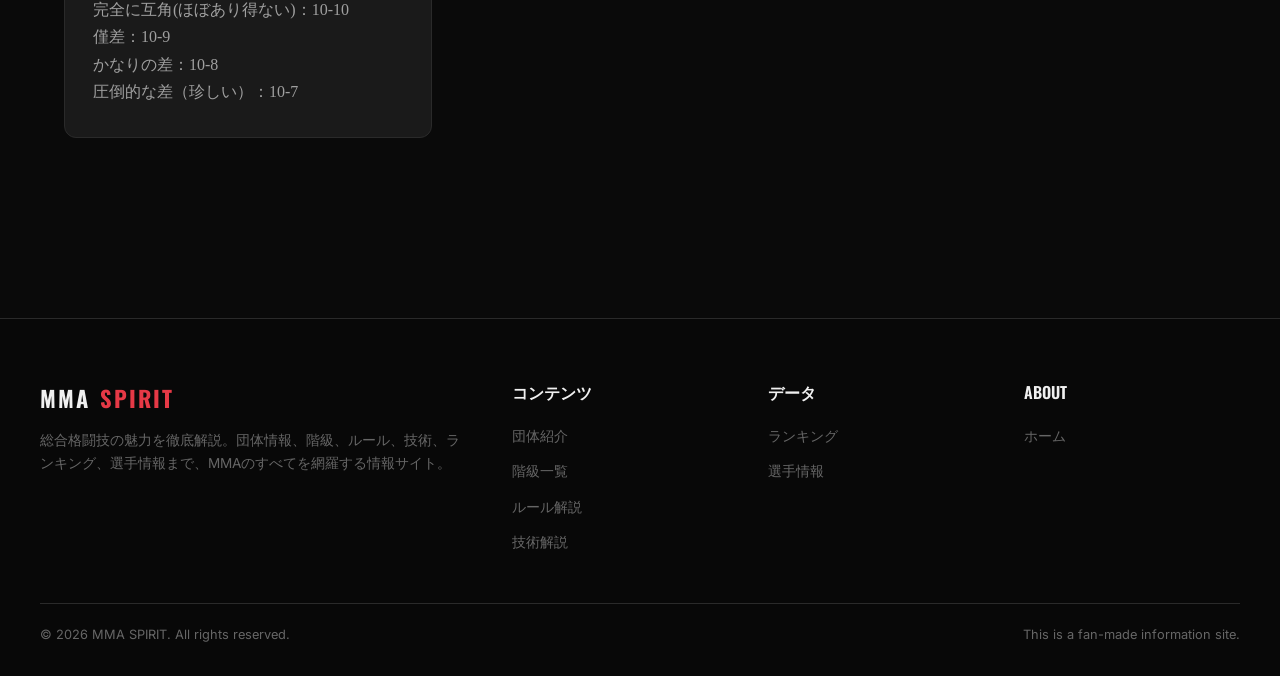
==== commit 5aadb39c: "変更" ====
--- a/index.html
+++ b/index.html
@@ -207,19 +207,39 @@
   <section class="section">
     <div class="section-header fade-in">
       <div class="section-label">About rule</div>
-      <h2 class="section-title">判定の評価要素</h2>
-    </div>
-    <p class="text">判定は、以下の要素が考慮されます。</p>
-    <ul class="text">
-      <li>有効打数</li>
-      <li>攻撃によるダメージ</li>
-      <li>積極性</li>
-      <li>支配（相手を支配してコントロールしている度合い</li>
-      <li>接続時間（その優位をどれだけ長い時間保ったか）</li>
-    </ul>
-    <p class="text">採点はラウンド毎に行われる。ただし、前回の成績による影響を受けないように公平に行われる。累積ではなくそのラウンド内のパフォーマンスで判断。防御だけでは点が加算されないので、積極的に攻撃する姿勢が重視されます。
-      <br>点数について、完全に互角の場合は10-10(ほとんどあり得ない)。僅差は10-9。かなり差があるのが10-8。圧倒的な差なのが10-7(珍しい)。
-    </p>
+      <h2 class="section-title">ルール</h2>
+    </div>
+        <div class="rules-grid">
+      <div class="rule-card fade-in">
+        <div class="rule-number">01</div>
+        <h3 class="rule-title">評価要素</h3>
+        <p class="text">判定は、以下の要素が考慮されます。</p>
+        <ul class="text">
+          <li>有効打数</li>
+          <li>攻撃によるダメージ</li>
+          <li>積極性</li>
+          <li>支配（相手を支配してコントロールしている度合い</li>
+          <li>接続時間（その優位をどれだけ長い時間保ったか）</li>
+        </ul>
+      </div>
+  
+      <div class="rule-card fade-in">
+        <div class="rule-number">02</div>
+        <h3 class="rule-title">留意事項</h3>
+        <p class="text">採点はラウンド毎に行われます。<br>この時、前回の成績による影響を受けないよう、公平に行われます。累積ではなくそのラウンド内のパフォーマンスで判断されます。</p>
+      </div>
+  
+      <div class="rule-card fade-in">
+        <div class="rule-number">03</div>
+        <h3 class="rule-title">注意点</h3>
+        <p class="text">防御だけでは点が加算されないので、積極的に攻撃する姿勢が重視されます。</p>
+      </div>
+      <div class="rule-card fade-in">
+        <div class="rule-number">04</div>
+        <h3 class="rule-title">点数差</h3>
+        <p class="text">完全に互角(ほぼあり得ない)：10-10<br>僅差：10-9<br>かなりの差：10-8<br>圧倒的な差（珍しい）：10-7</p>
+      </div>
+    </div>
   </section>
 
   <!-- Footer -->
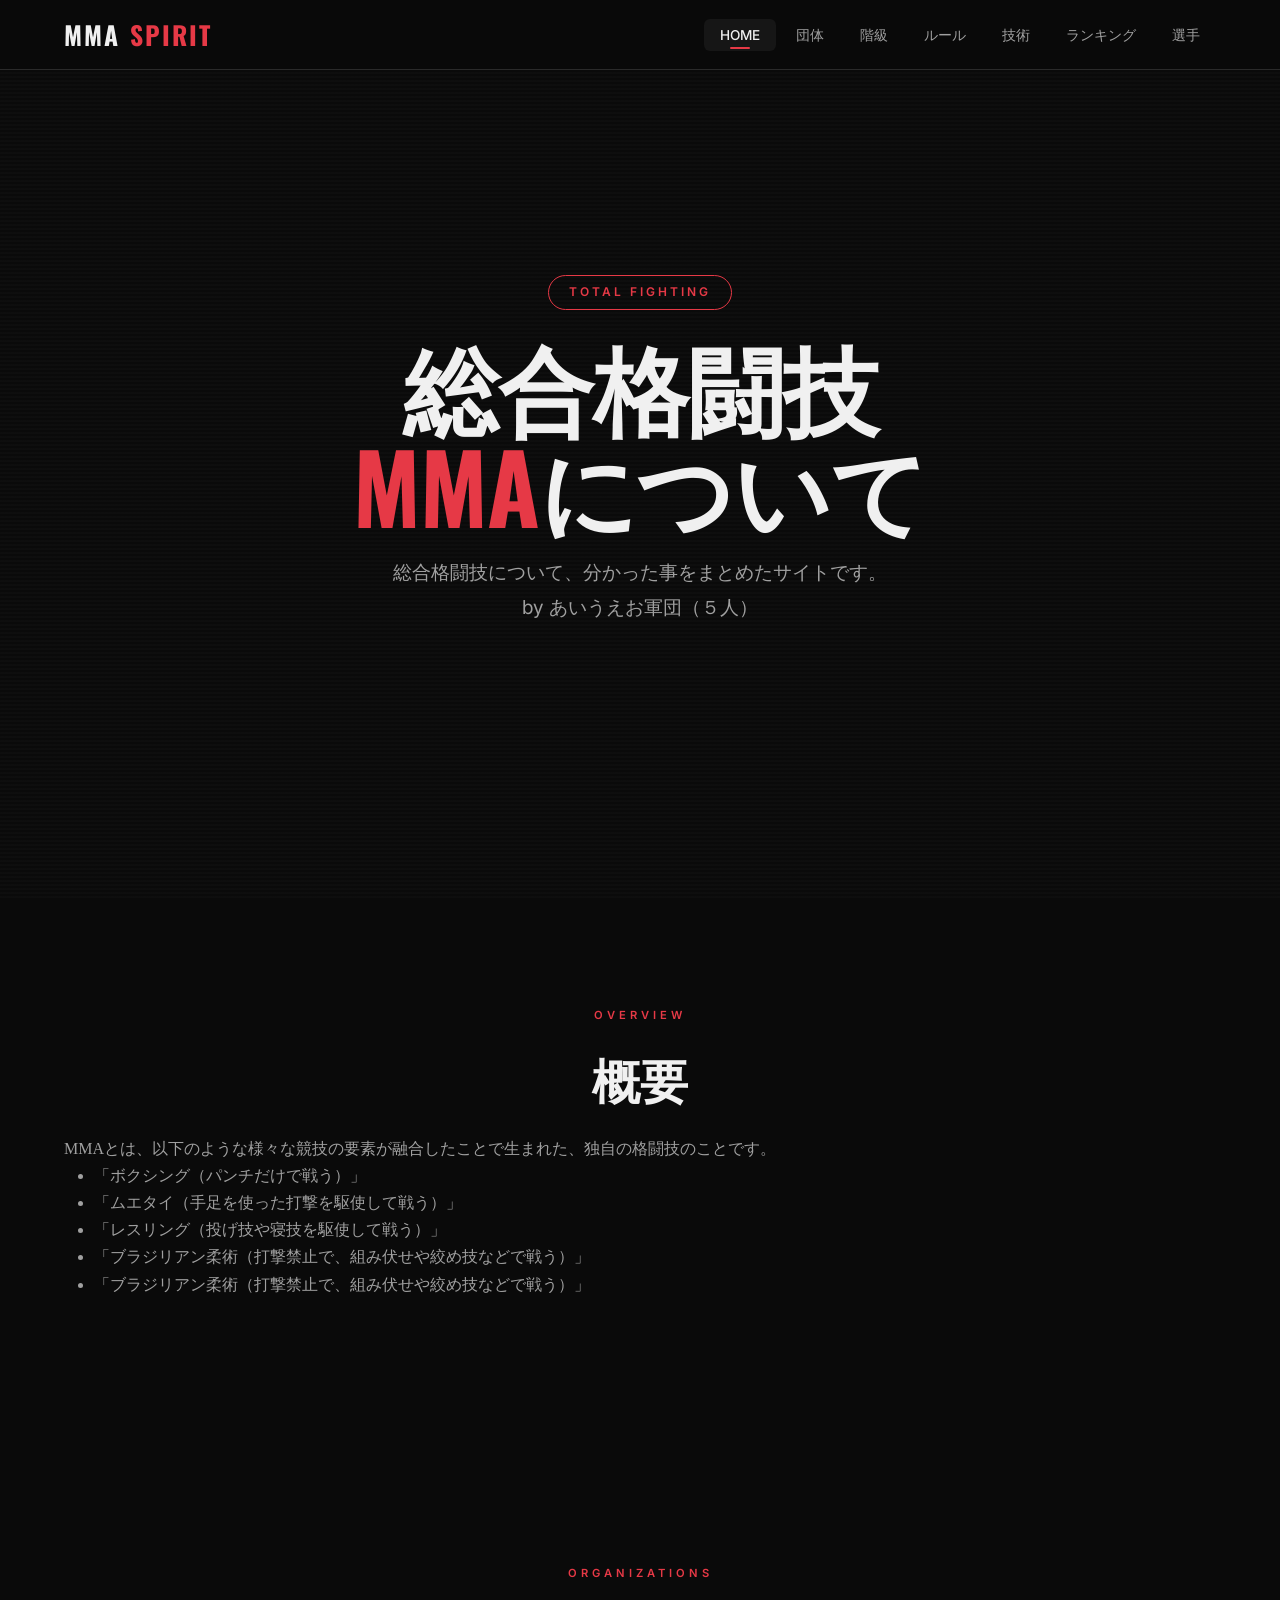
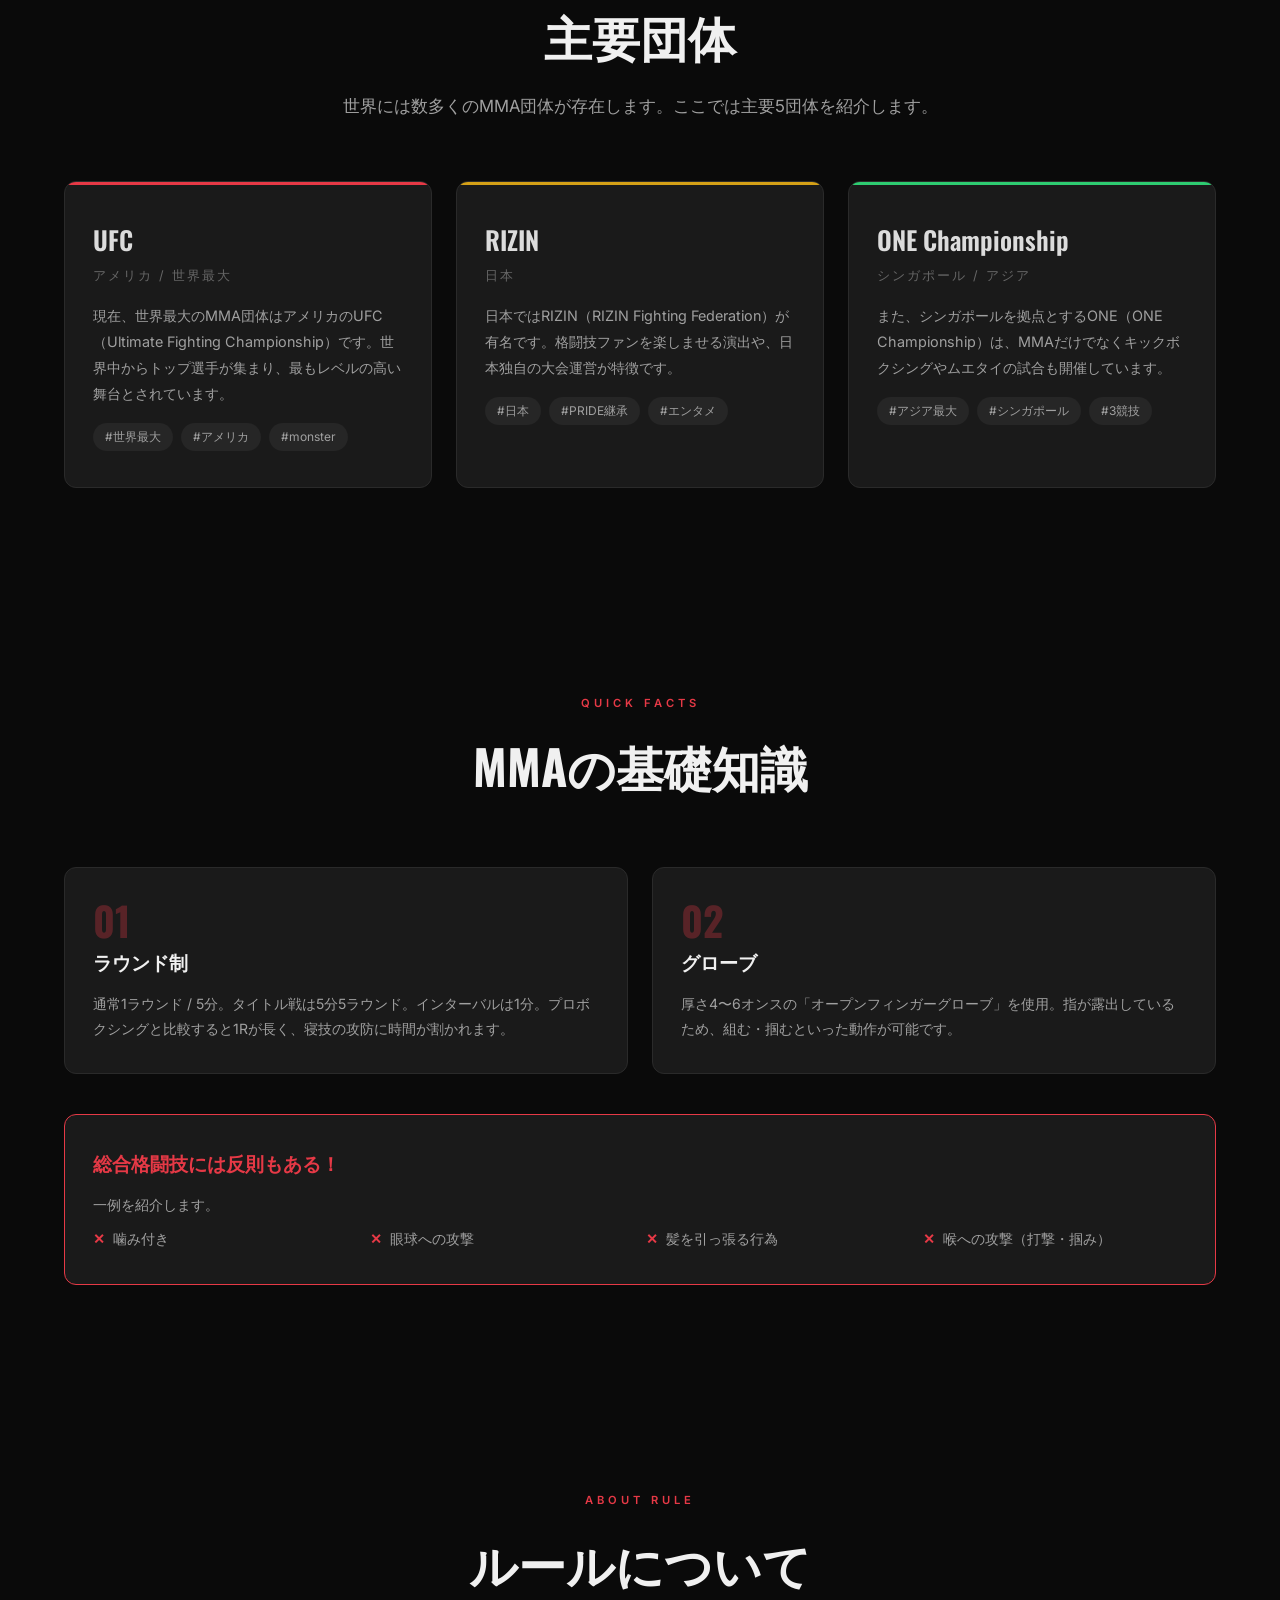
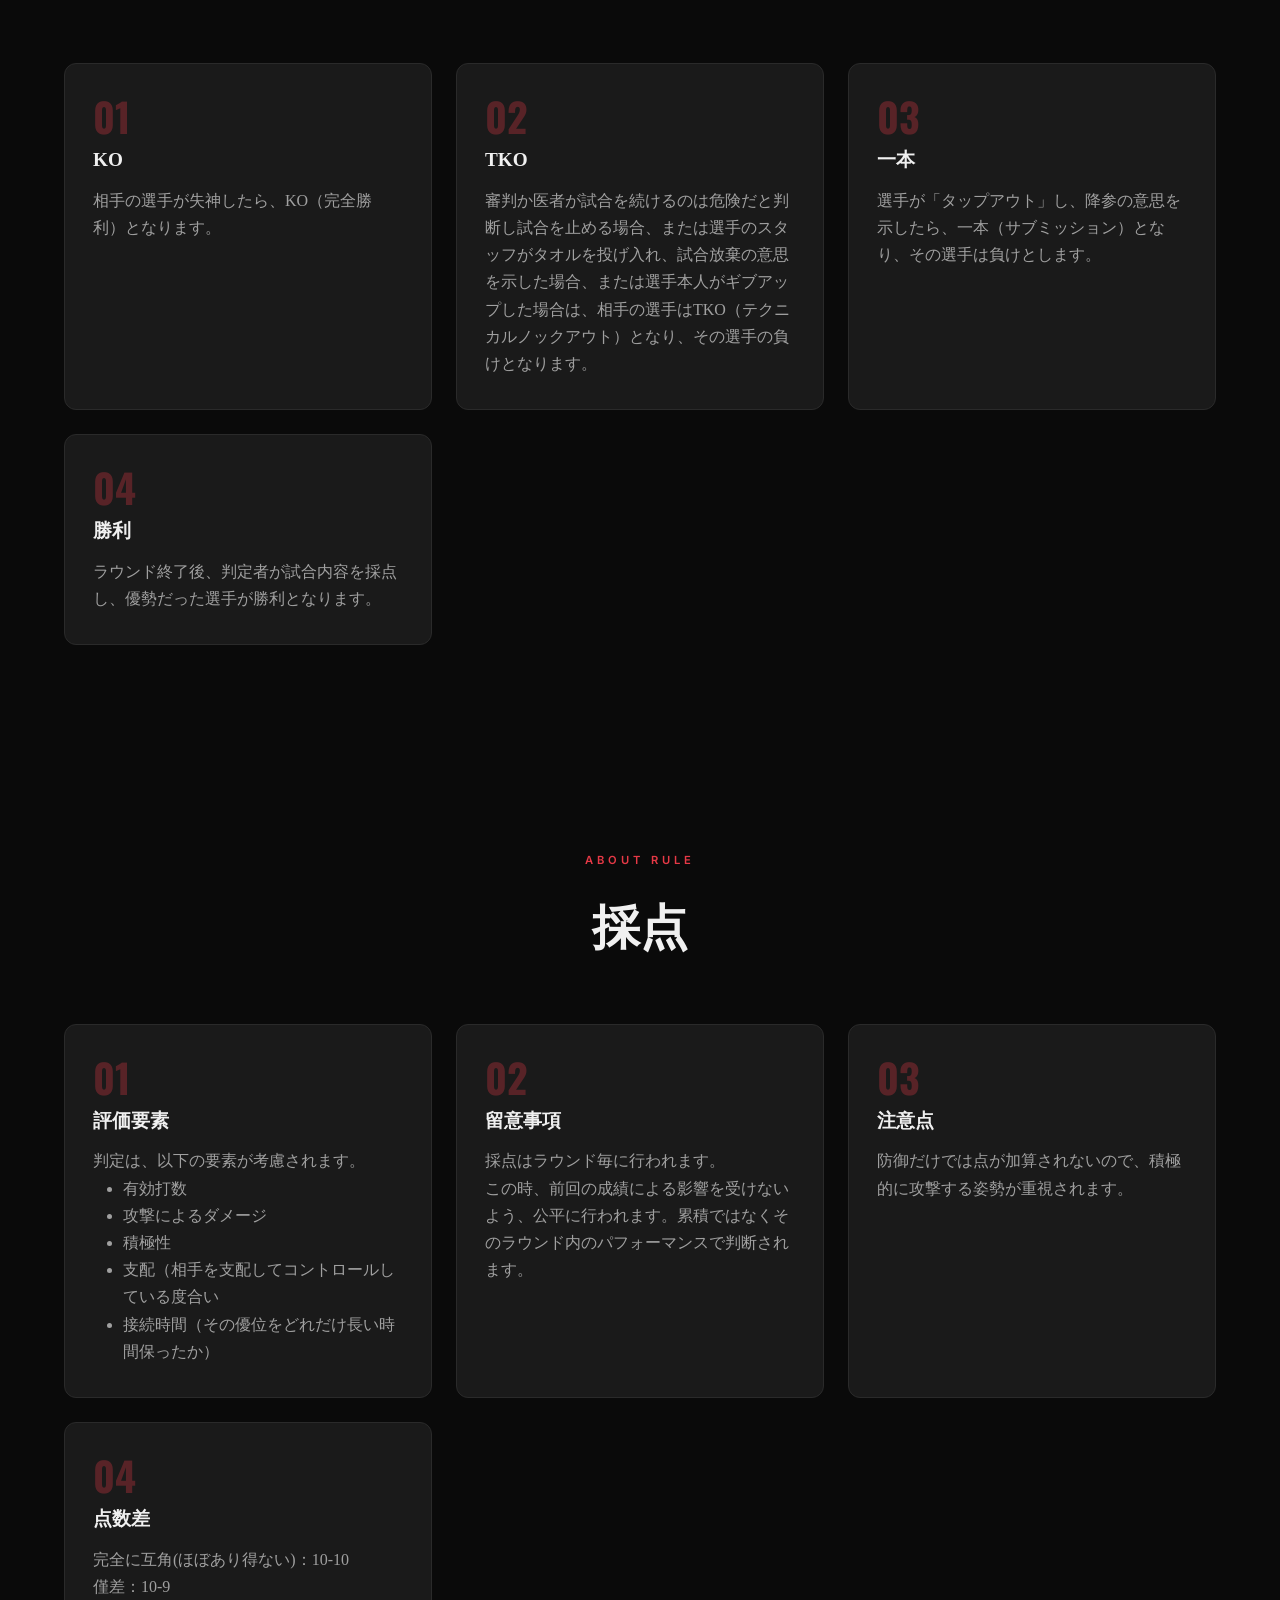
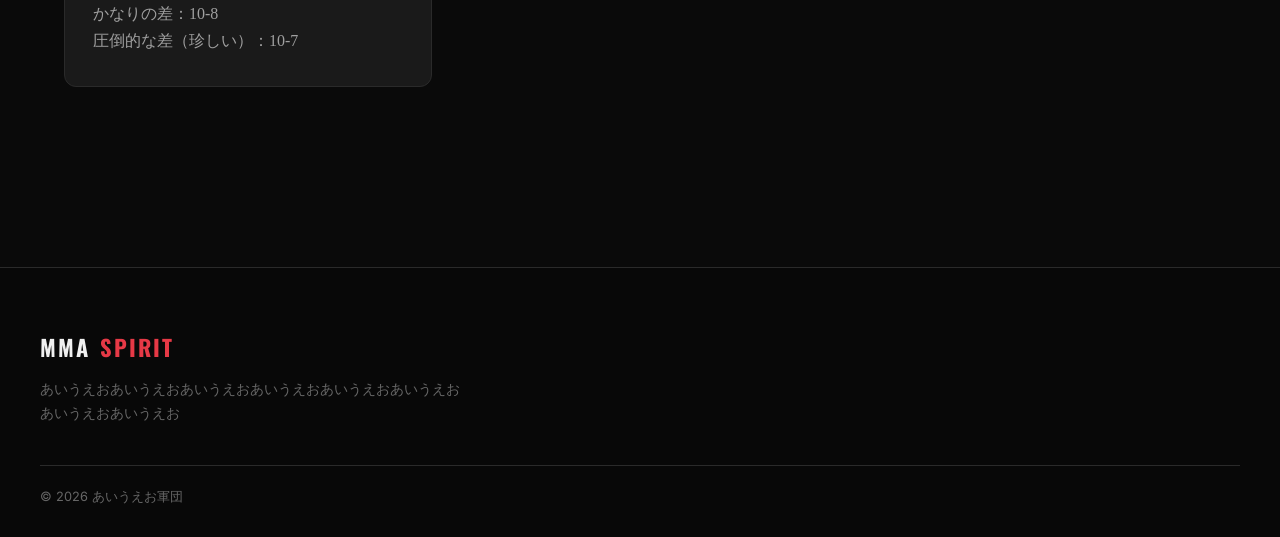
==== commit 579b279d: "変更" ====
--- a/index.html
+++ b/index.html
@@ -146,7 +146,7 @@
       <h2 class="section-title">MMAの基礎知識</h2>
     </div>
 
-    <div class="rules-grid">
+    <div class="rules-grid" style="grid-template-columns: 1fr 1fr;">
       <div class="rule-card fade-in">
         <div class="rule-number">01</div>
         <h3 class="rule-title">ラウンド制</h3>
@@ -207,7 +207,7 @@
   <section class="section">
     <div class="section-header fade-in">
       <div class="section-label">About rule</div>
-      <h2 class="section-title">ルール</h2>
+      <h2 class="section-title">採点</h2>
     </div>
         <div class="rules-grid">
       <div class="rule-card fade-in">
@@ -247,34 +247,11 @@
     <div class="footer-inner">
       <div>
         <a href="index.html" class="nav-logo" style="font-size:1.4rem;">MMA<span>SPIRIT</span></a>
-        <p class="footer-brand-desc">総合格闘技の魅力を徹底解説。団体情報、階級、ルール、技術、ランキング、選手情報まで、MMAのすべてを網羅する情報サイト。</p>
-      </div>
-      <div>
-        <h4>コンテンツ</h4>
-        <ul>
-          <li><a href="organizations.html">団体紹介</a></li>
-          <li><a href="weight-classes.html">階級一覧</a></li>
-          <li><a href="rules.html">ルール解説</a></li>
-          <li><a href="techniques.html">技術解説</a></li>
-        </ul>
-      </div>
-      <div>
-        <h4>データ</h4>
-        <ul>
-          <li><a href="rankings.html">ランキング</a></li>
-          <li><a href="fighters.html">選手情報</a></li>
-        </ul>
-      </div>
-      <div>
-        <h4>ABOUT</h4>
-        <ul>
-          <li><a href="index.html">ホーム</a></li>
-        </ul>
+        <p class="footer-brand-desc">あいうえおあいうえおあいうえおあいうえおあいうえおあいうえおあいうえおあいうえお</p>
       </div>
     </div>
     <div class="footer-bottom">
-      <span>&copy; 2026 MMA SPIRIT. All rights reserved.</span>
-      <span>This is a fan-made information site.</span>
+      <span>&copy; 2026 あいうえお軍団</span>
     </div>
   </footer>
 
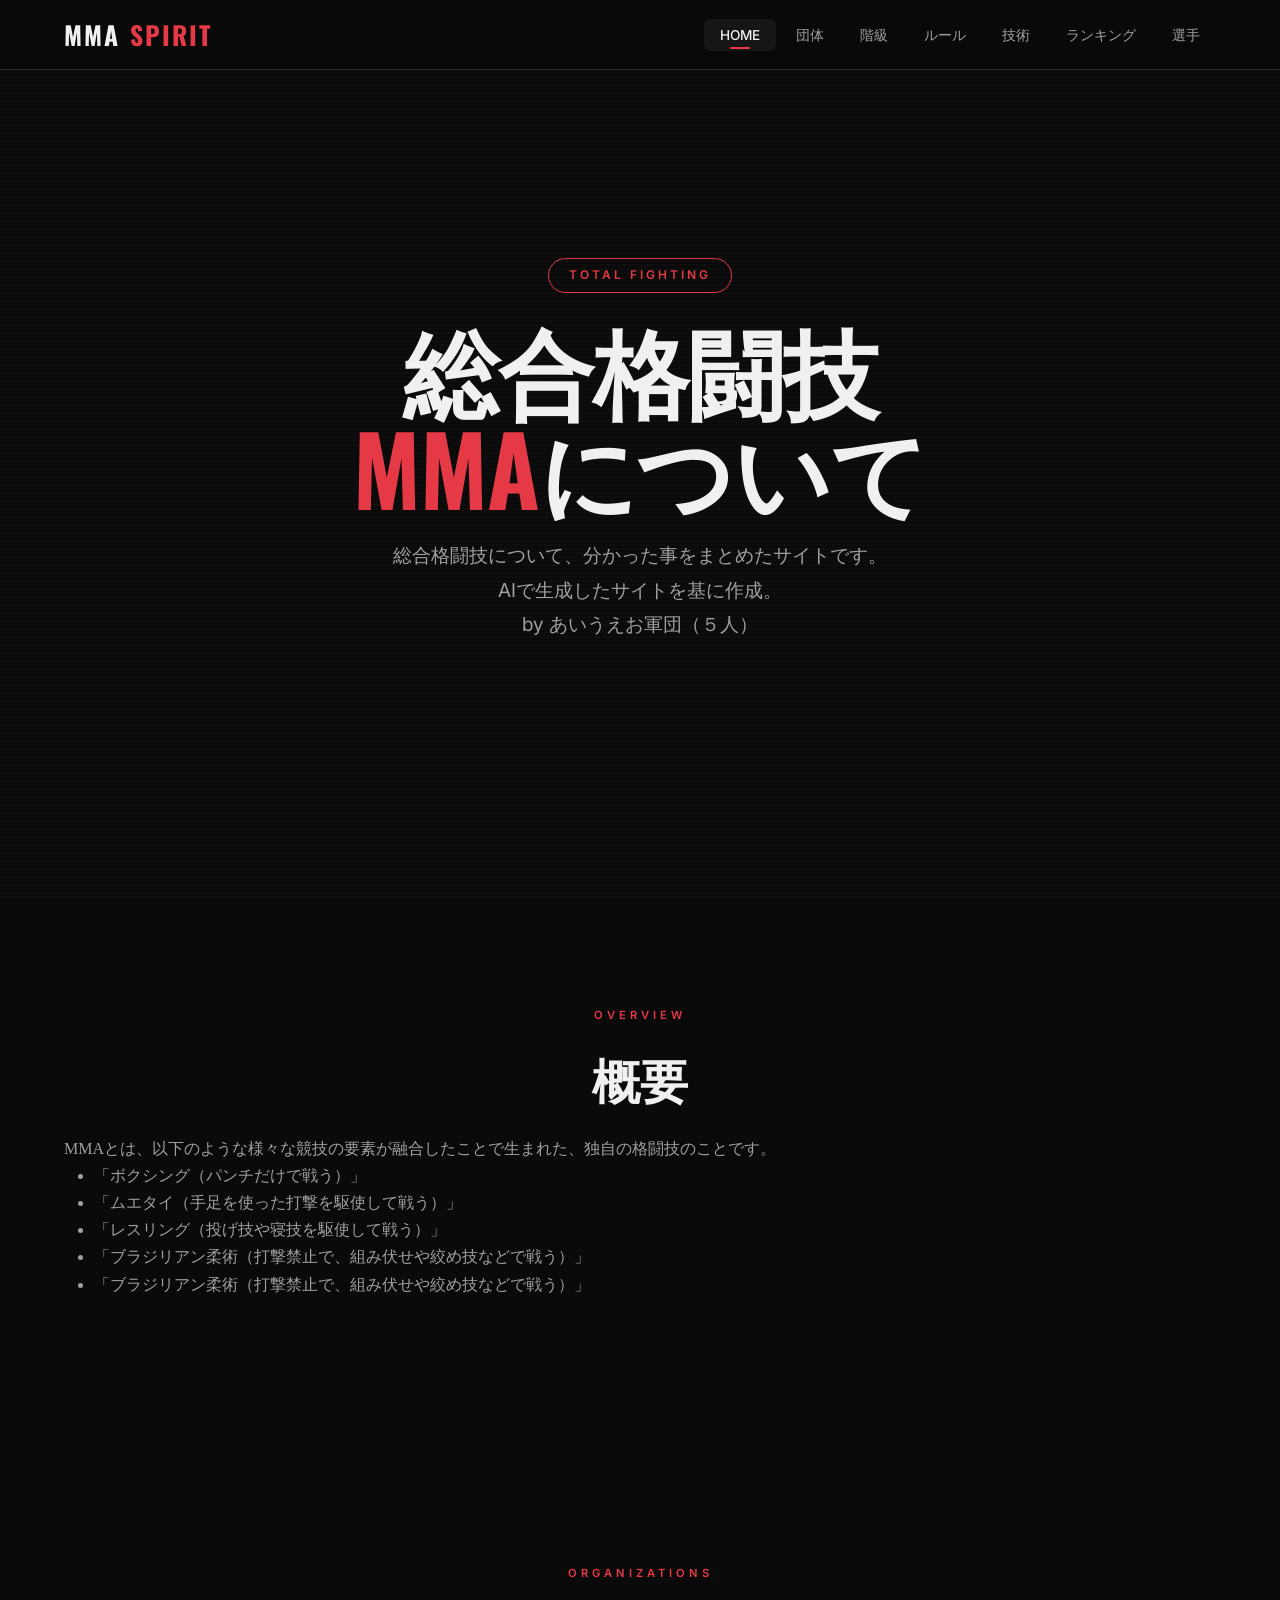
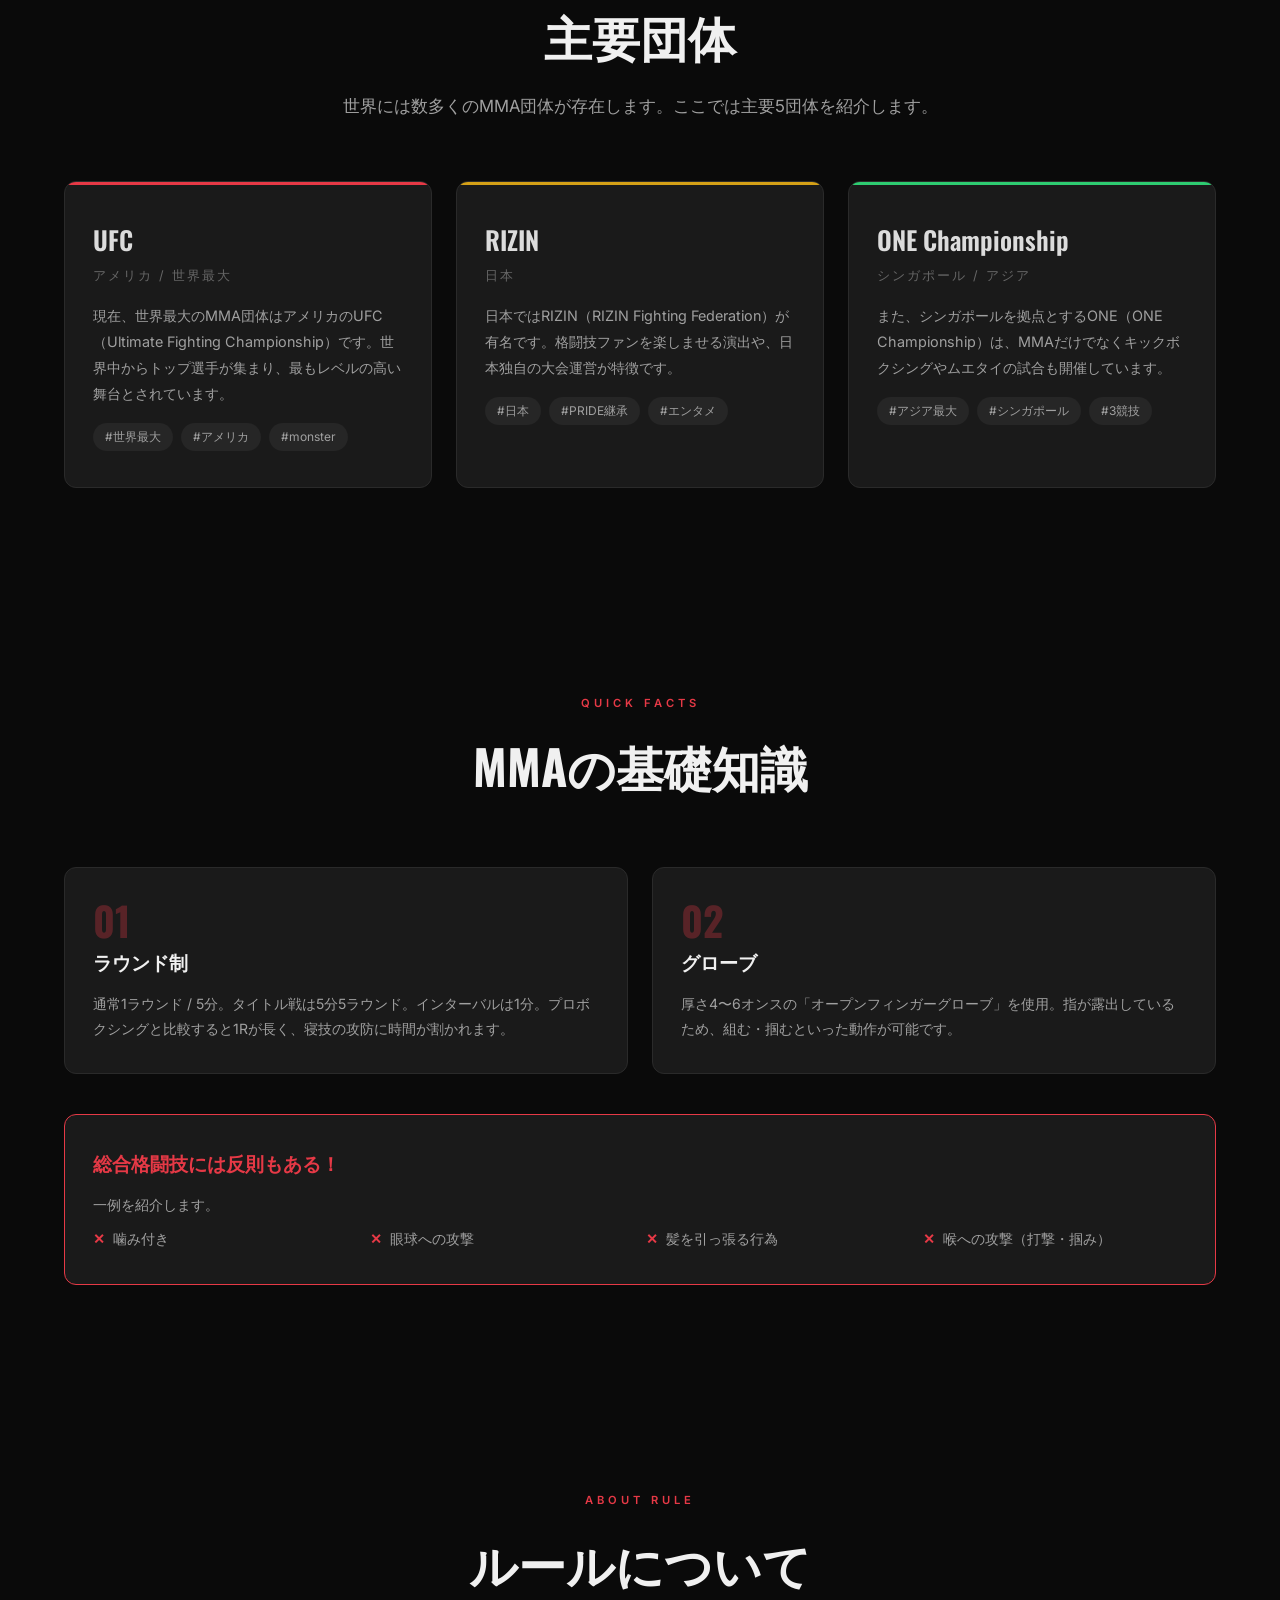
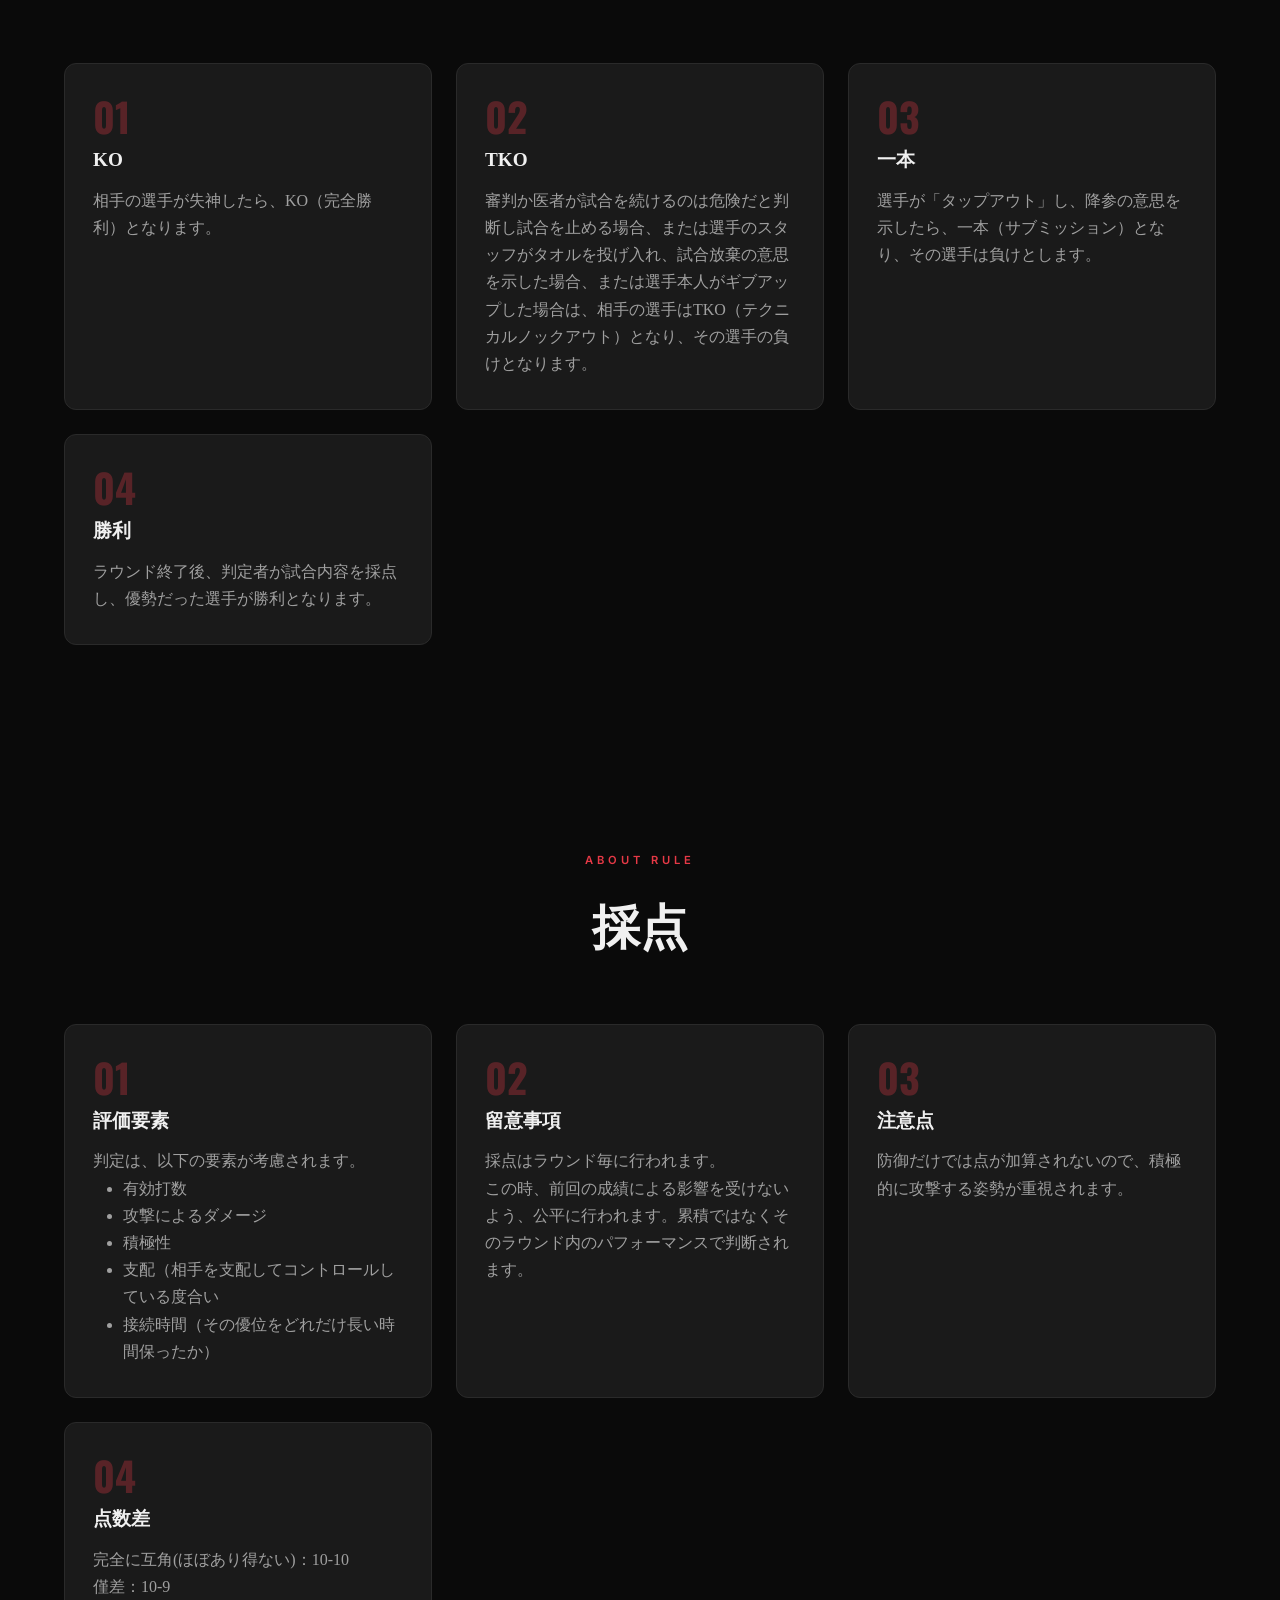
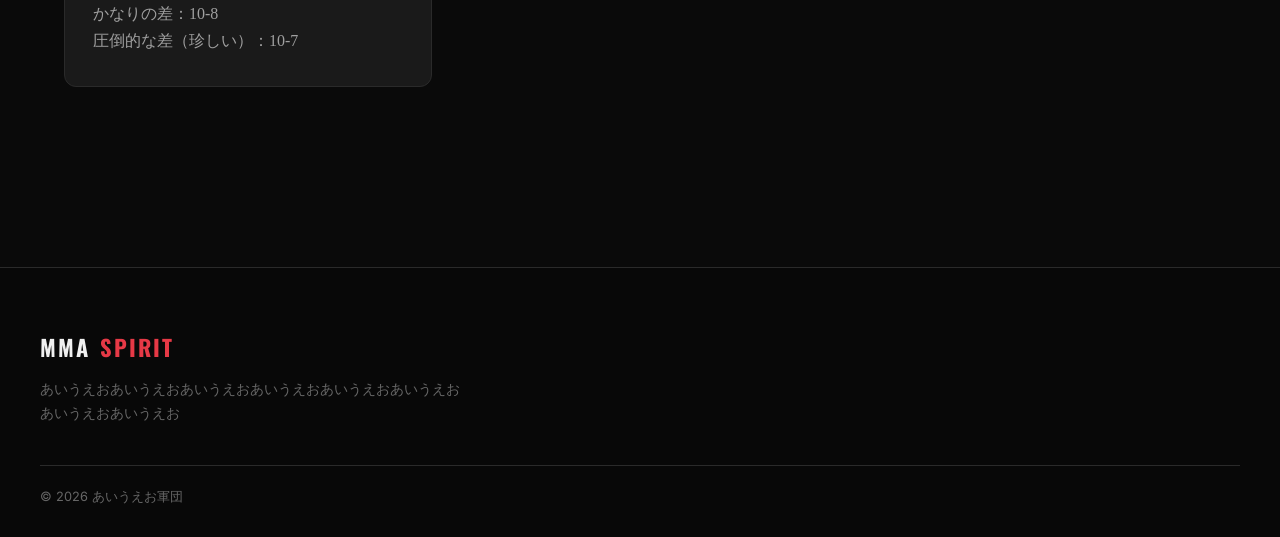
==== commit a7dfd614: "変更" ====
--- a/index.html
+++ b/index.html
@@ -45,6 +45,7 @@
       </h1>
       <p class="hero-sub">
         総合格闘技について、分かった事をまとめたサイトです。<br>
+        AIで生成したサイトを基に作成。<br>
         by あいうえお軍団（５人）
       </p>
     </div>
